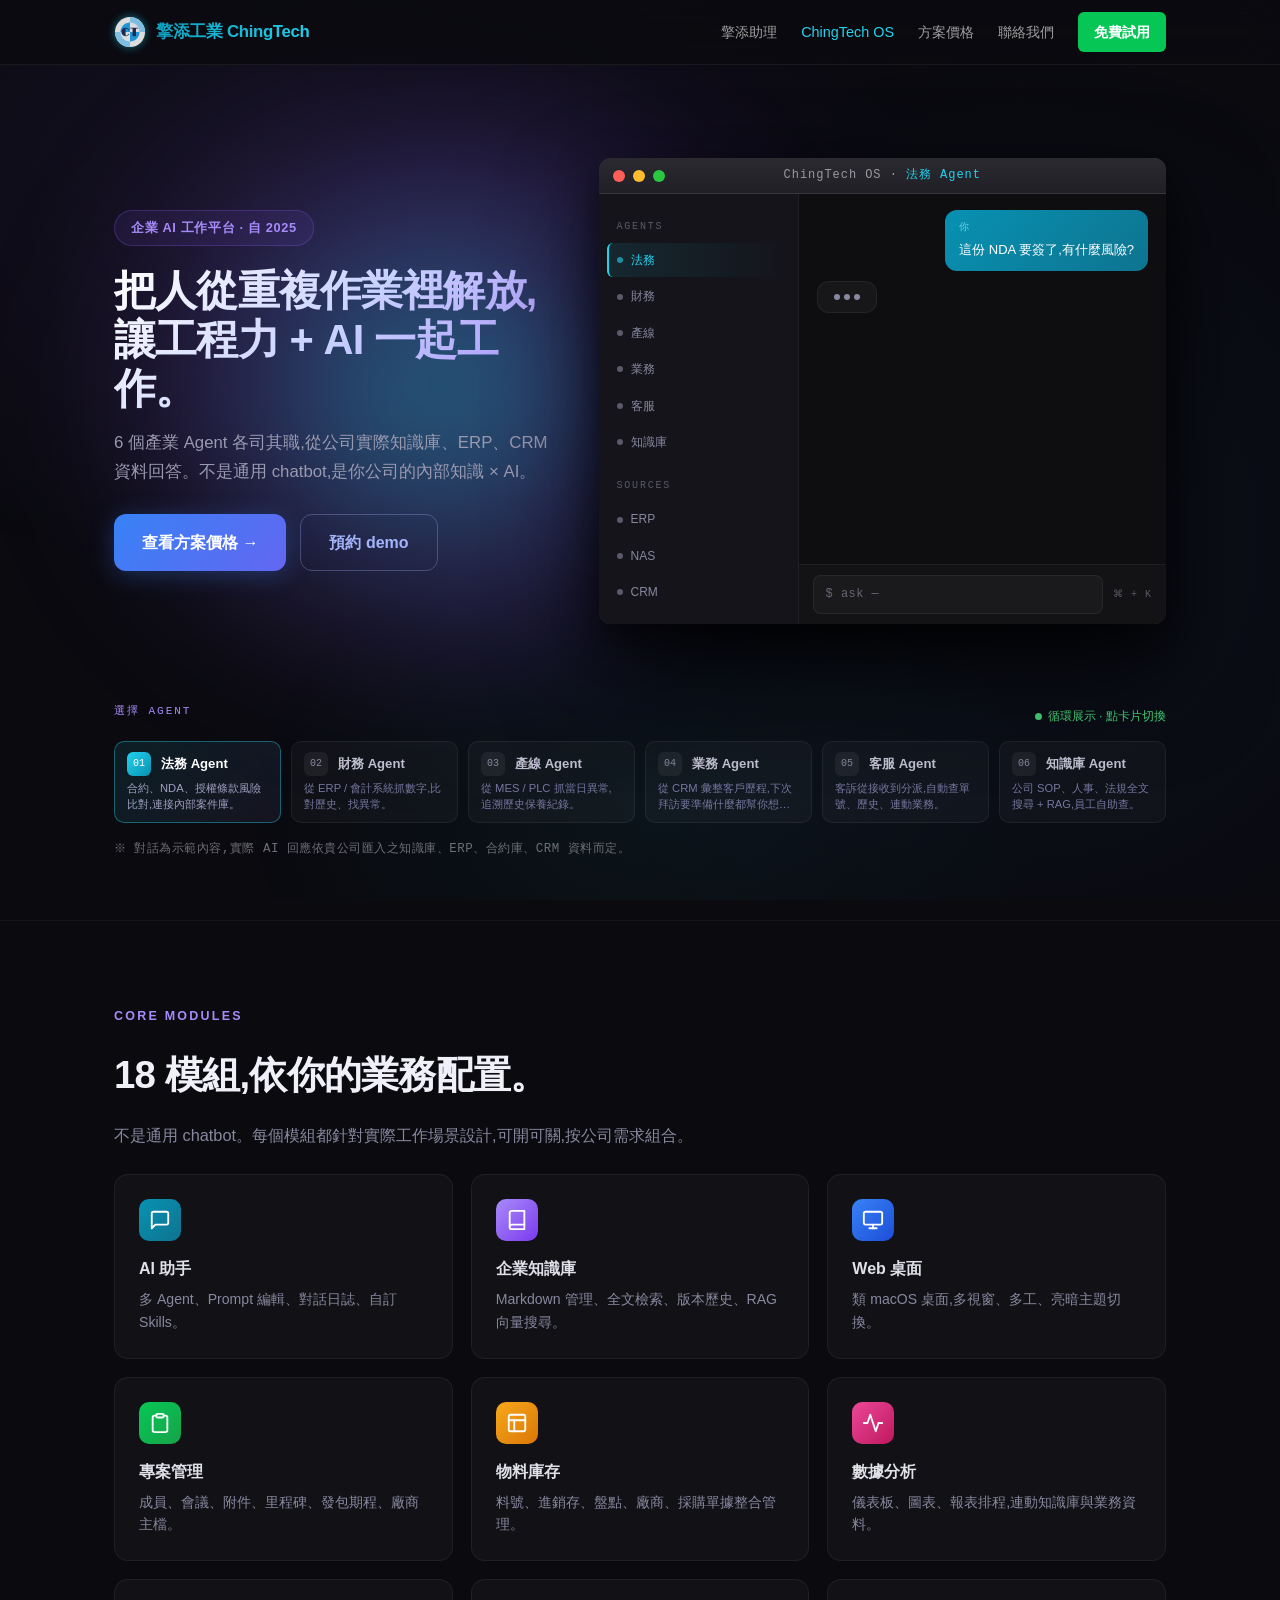
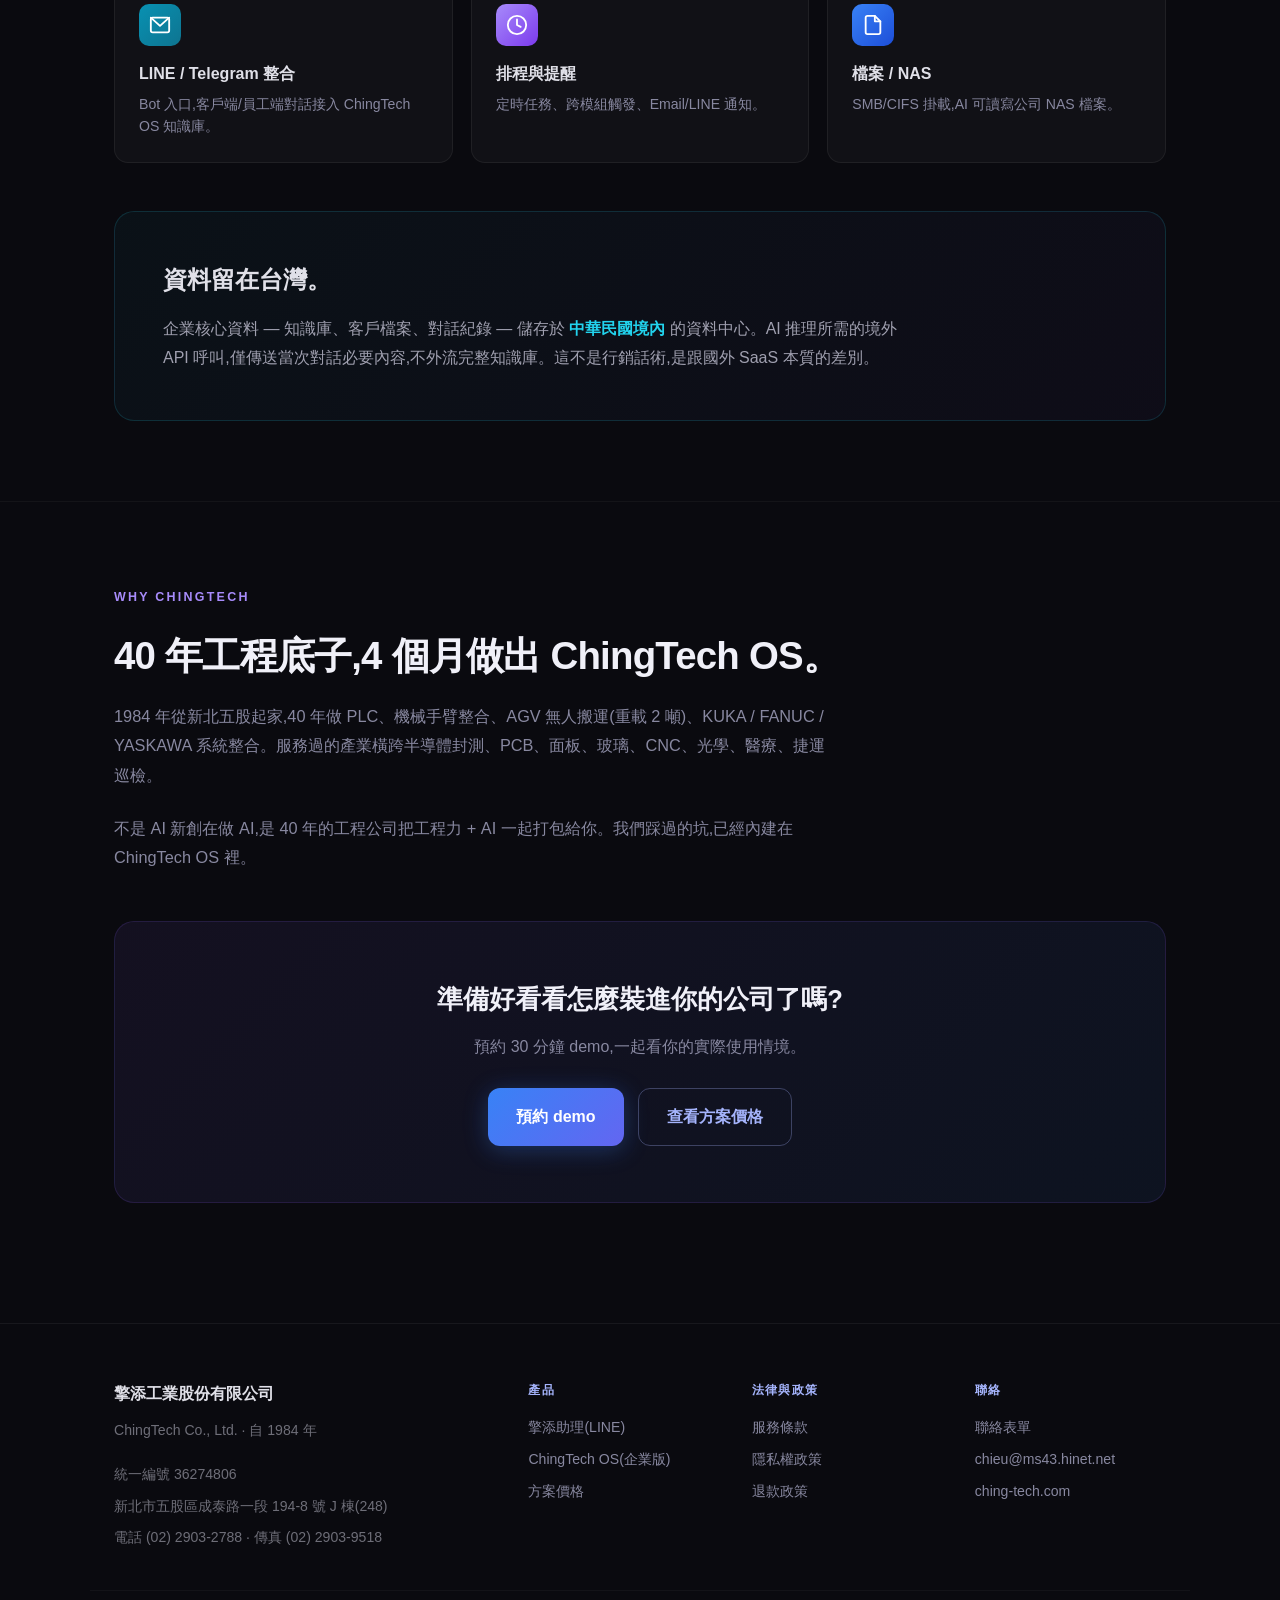
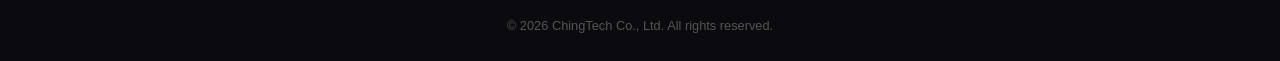
==== ching-tech-os.html @ 082e4a24 "feat(demo): index 與 ching-tech-os 的 mac-window 結構統一 + sidebar 可點切換" ====
<!DOCTYPE html>
<html lang="zh-Hant">
<head>
  <meta charset="UTF-8">
  <meta name="viewport" content="width=device-width, initial-scale=1.0">
  <title>ChingTech OS — 企業 AI 工作平台 · 擎添工業</title>
  <meta name="description" content="ChingTech OS 是擎添工業推出的企業 AI 工作平台。18 模組 + 知識庫 + Agent,資料留在台灣。40 年工程老牌,把工程力 + AI 一起打包。">
  <style>
    *, *::before, *::after { margin: 0; padding: 0; box-sizing: border-box; }
    html { scroll-behavior: smooth; }
    body {
      font-family: -apple-system, BlinkMacSystemFont, "Segoe UI", Roboto, "Noto Sans TC", sans-serif;
      background: #0a0a0f; color: #e0e0e8; line-height: 1.7; overflow-x: hidden;
    }
    a { color: inherit; text-decoration: none; }
    img { max-width: 100%; display: block; }
    .glow-bg {
      position: fixed; top: 0; left: 0; width: 100%; height: 100%;
      pointer-events: none; z-index: 0;
      background:
        radial-gradient(ellipse 600px 400px at 20% 20%, rgba(139, 92, 246, 0.08), transparent),
        radial-gradient(ellipse 500px 500px at 80% 60%, rgba(56, 130, 246, 0.06), transparent),
        radial-gradient(ellipse 400px 300px at 50% 90%, rgba(34, 211, 238, 0.05), transparent);
    }
    .container { max-width: 1100px; margin: 0 auto; padding: 0 24px; position: relative; z-index: 1; }

    /* ============================================================
       Canonical Nav · 以此為準,修改請同步所有標準頁
       Source: docs/superpowers/specs/2026-04-22-unified-nav-design.md
       Brand: /home/ct/SDD/brand/docs/02-visual-system.md
       ============================================================ */
    nav {
      position: fixed; top: 0; left: 0; right: 0; z-index: 100;
      background: rgba(10, 10, 15, 0.8);
      backdrop-filter: blur(16px);
      -webkit-backdrop-filter: blur(16px);
      border-bottom: 1px solid rgba(255,255,255,0.06);
    }
    nav .container {
      display: flex; align-items: center; justify-content: space-between;
      height: 64px;
    }
    .nav-logo {
      display: flex; align-items: center; gap: 10px;
      font-size: 1.05rem; font-weight: 700; letter-spacing: -0.02em;
      text-decoration: none;
      background: linear-gradient(135deg, #0891b2, #22d3ee);
      -webkit-background-clip: text; background-clip: text;
      -webkit-text-fill-color: transparent; color: transparent;
    }
    .nav-logo img {
      width: 32px; height: 32px;
      filter: drop-shadow(0 0 4px rgba(34, 211, 238, 0.5));
    }
    .nav-links { display: flex; gap: 24px; align-items: center; }
    .nav-links a {
      font-size: 0.9rem;
      color: #a0a0a0;
      text-decoration: none;
      transition: color 0.2s;
    }
    .nav-links a:hover { color: #f5f5f5; }
    .nav-links a.active { color: #22d3ee; }
    .nav-cta {
      padding: 8px 16px;
      background: #06c755;
      color: #fff !important;
      border-radius: 6px;
      font-weight: 600;
      font-size: 0.85rem;
      transition: background 0.2s, transform 0.2s;
    }
    .nav-cta:hover {
      background: #05b34b;
      transform: translateY(-1px);
      color: #fff !important;
    }
    @media (max-width: 720px) {
      nav .container { height: 56px; }
      .nav-logo { font-size: 0.95rem; }
      .nav-logo img { width: 28px; height: 28px; }
      .nav-links { gap: 14px; }
      .nav-links a { font-size: 0.8rem; }
      .nav-cta { padding: 6px 12px; font-size: 0.78rem; }
    }
    /* 小螢幕 nav:隱藏文字連結只留 CTA */
    @media (max-width: 560px) {
      .nav-logo { font-size: 0.85rem; }
      .nav-logo img { width: 26px; height: 26px; }
      .nav-links { gap: 8px; }
      .nav-links a:not(.nav-cta) { display: none; }
      .nav-cta { padding: 6px 14px; font-size: 0.8rem; }
    }
    /* === End Canonical Nav === */

    .hero-os {
      min-height: 100vh;
      padding: 110px 0 60px; position: relative;
      overflow-x: clip;
    }
    .hero-os::before {
      content: ''; position: absolute; top: 40%; left: 50%;
      transform: translate(-50%, -50%);
      width: 820px; height: 820px; border-radius: 50%;
      background: radial-gradient(circle, rgba(139, 92, 246, 0.08), transparent 70%);
      animation: pulse 6s ease-in-out infinite;
      pointer-events: none;
    }
    @keyframes pulse {
      0%, 100% { opacity: 0.5; transform: translate(-50%, -50%) scale(1); }
      50% { opacity: 1; transform: translate(-50%, -50%) scale(1.08); }
    }
    .hero-os-copy { max-width: 540px; position: relative; z-index: 2; }
    .hero-os-badge {
      display: inline-flex; align-items: center; gap: 8px;
      background: rgba(139, 92, 246, 0.1);
      border: 1px solid rgba(139, 92, 246, 0.25);
      color: #a78bfa; padding: 6px 16px; border-radius: 20px;
      font-size: 0.8rem; font-weight: 600; letter-spacing: 0.05em;
      margin-bottom: 20px;
    }
    .hero-os h1 {
      font-size: clamp(1.8rem, 3.6vw, 2.6rem);
      font-weight: 800; letter-spacing: -0.02em;
      line-height: 1.18; margin-bottom: 16px;
      background: linear-gradient(135deg, #fff 0%, #c7d0ff 50%, #a78bfa 100%);
      -webkit-background-clip: text; -webkit-text-fill-color: transparent;
    }
    .hero-os p.lead {
      font-size: clamp(0.95rem, 1.4vw, 1.05rem);
      color: #9999b0; margin-bottom: 28px;
    }
    .hero-os-buttons { display: flex; gap: 14px; flex-wrap: wrap; }
    .btn {
      display: inline-flex; align-items: center; gap: 8px;
      padding: 14px 28px; border-radius: 12px;
      font-size: 1rem; font-weight: 600;
      transition: all 0.25s; border: none; cursor: pointer;
    }
    .btn-primary {
      background: linear-gradient(135deg, #3882f6, #6366f1);
      color: #fff;
      box-shadow: 0 4px 24px rgba(56, 130, 246, 0.3);
    }
    .btn-primary:hover {
      box-shadow: 0 8px 32px rgba(56, 130, 246, 0.5);
      transform: translateY(-2px);
    }
    .btn-outline {
      background: transparent; color: #a5b4fc;
      border: 1px solid rgba(165, 180, 252, 0.3);
    }
    .btn-outline:hover {
      background: rgba(165, 180, 252, 0.08);
      border-color: rgba(165, 180, 252, 0.5);
    }

    section.content { padding: 80px 0; border-top: 1px solid rgba(255,255,255,0.04); }
    .section-eyebrow {
      display: inline-block; font-size: 0.78rem; font-weight: 600;
      text-transform: uppercase; letter-spacing: 0.18em;
      color: #a78bfa; margin-bottom: 14px;
    }
    .section-h2 {
      font-size: clamp(1.8rem, 3.5vw, 2.4rem);
      font-weight: 800; letter-spacing: -0.02em;
      color: #f0f0f8; margin-bottom: 14px;
    }
    .section-lead {
      color: #8888a0; max-width: 720px;
      margin-bottom: 24px; font-size: 1.02rem; line-height: 1.8;
    }

    .modules-grid {
      display: grid;
      grid-template-columns: repeat(auto-fit, minmax(260px, 1fr));
      gap: 18px; margin-top: 24px;
    }
    .module-card {
      background: rgba(255,255,255,0.03);
      border: 1px solid rgba(255,255,255,0.06);
      border-radius: 14px; padding: 24px;
      transition: all 0.25s;
    }
    .module-card:hover {
      transform: translateY(-3px);
      border-color: rgba(255,255,255,0.12);
    }
    .module-icon {
      width: 42px; height: 42px; border-radius: 10px;
      display: flex; align-items: center; justify-content: center;
      margin-bottom: 14px;
    }
    .module-icon svg { width: 22px; height: 22px; stroke: #fff; fill: none; stroke-width: 2; stroke-linecap: round; stroke-linejoin: round; }
    .mi-cyan { background: linear-gradient(135deg, #0891b2, #0e7490); }
    .mi-purple { background: linear-gradient(135deg, #a78bfa, #7c3aed); }
    .mi-blue { background: linear-gradient(135deg, #3882f6, #1d4ed8); }
    .mi-green { background: linear-gradient(135deg, #06c755, #16a34a); }
    .mi-amber { background: linear-gradient(135deg, #f7a81b, #d97706); }
    .mi-pink { background: linear-gradient(135deg, #ec4899, #be185d); }
    .module-card h3 {
      font-size: 1rem; font-weight: 700; color: #e0e0e8;
      margin-bottom: 6px;
    }
    .module-card p {
      font-size: 0.88rem; color: #8888a0; line-height: 1.6;
    }

    .sovereignty {
      background: linear-gradient(135deg, rgba(34, 211, 238, 0.04), rgba(139, 92, 246, 0.04));
      border: 1px solid rgba(34, 211, 238, 0.15);
      border-radius: 20px; padding: 48px; margin-top: 48px;
    }
    .sovereignty h3 {
      font-size: 1.5rem; font-weight: 700; color: #e0e0e8;
      margin-bottom: 14px;
    }
    .sovereignty p {
      color: #a0a0b0; line-height: 1.8; max-width: 760px;
    }
    .sovereignty strong { color: #22d3ee; }

    .cta-block {
      margin-top: 48px; text-align: center;
      padding: 56px 32px; border-radius: 20px;
      background: linear-gradient(135deg, rgba(139, 92, 246, 0.08), rgba(56, 130, 246, 0.08));
      border: 1px solid rgba(139, 92, 246, 0.15);
    }
    .cta-block h3 {
      font-size: 1.6rem; font-weight: 700; color: #f0f0f8;
      margin-bottom: 12px;
    }
    .cta-block p { color: #8888a0; margin-bottom: 28px; }
    .cta-block .btns { display: flex; gap: 14px; justify-content: center; flex-wrap: wrap; }

    footer {
      border-top: 1px solid rgba(255,255,255,0.06);
      padding: 56px 0 24px; margin-top: 40px; font-size: 0.88rem;
    }
    .footer-grid {
      display: grid; grid-template-columns: 2fr 1fr 1fr 1fr;
      gap: 32px; padding-bottom: 40px;
    }
    .footer-col { display: flex; flex-direction: column; gap: 8px; }
    .footer-brand { font-weight: 700; font-size: 1rem; color: #e0e0e8; margin-bottom: 4px; }
    .footer-label {
      font-size: 0.75rem; text-transform: uppercase; letter-spacing: 0.12em;
      color: #a5b4fc; margin-bottom: 8px; font-weight: 600;
    }
    .footer-col a { color: #8888a0; transition: color 0.2s; }
    .footer-col a:hover { color: #e0e0e8; }
    .footer-muted { color: #6e6e78; line-height: 1.7; }
    .footer-bottom {
      border-top: 1px solid rgba(255,255,255,0.04);
      padding-top: 24px; color: #555; text-align: center; font-size: 0.8rem;
    }

    @media (max-width: 720px) {
      .hero-os { padding: 110px 0 60px; min-height: 70vh; }
      .modules-grid { grid-template-columns: 1fr; }
      .sovereignty { padding: 28px; }
      .footer-grid { grid-template-columns: 1fr 1fr; }
    }
    @media (max-width: 480px) { .footer-grid { grid-template-columns: 1fr; gap: 24px; } }

    /* ============================================================
       Enterprise Demo · macOS window integrated into hero
       ============================================================ */
    .ent-demo-layout {
      display: grid;
      grid-template-columns: minmax(0, 1fr) minmax(0, 1.3fr);
      gap: 48px; align-items: center;
      margin-top: 8px;
    }
    .ent-demo-layout > * { min-width: 0; }
    @media (max-width: 1000px) {
      .ent-demo-layout { grid-template-columns: minmax(0, 1fr); gap: 36px; }
      .hero-os-copy { max-width: none; text-align: center; margin: 0 auto; }
      .hero-os-buttons { justify-content: center; }
    }
    /* mac-stage 簡化為居中容器(glow 移到 ent-demo-layout 層) */
    .mac-stage {
      position: relative;
      display: flex; justify-content: center; align-items: center;
      padding: 40px 0;
      z-index: 1;
    }
    .mac-stage > .mac-window { position: relative; z-index: 1; }

    /* Ambient glow · 掛在 ent-demo-layout 這層,焦點落在 mac-window 側(左) */
    .ent-demo-layout { position: relative; }
    .ent-demo-layout::before {
      content: "";
      position: absolute;
      inset: -150px -150px;
      z-index: 0;
      background: radial-gradient(
        ellipse 36% 50% at 35% 50%,
        rgba(34, 211, 238, 0.52) 0%,
        rgba(139, 92, 246, 0.26) 42%,
        transparent 72%
      );
      filter: blur(75px);
      pointer-events: none;
    }
    .ent-demo-layout > * { position: relative; z-index: 1; }
    .mac-window {
      background: #1a1a1e;
      border-radius: 12px; overflow: hidden;
      box-shadow:
        0 50px 100px rgba(0,0,0,0.75),
        0 16px 40px rgba(0,0,0,0.55),
        0 0 0 1px rgba(255,255,255,0.1) inset;
      width: 100%;
      max-width: 100%;
      min-width: 0;
      position: relative; z-index: 1;
    }
    .mac-bar, .mac-body, .mac-chat { min-width: 0; }
    .mac-title {
      min-width: 0;
      overflow: hidden;
      text-overflow: ellipsis;
      white-space: nowrap;
    }
    .mac-bar {
      height: 36px;
      background: linear-gradient(180deg, #2a2a30, #1f1f25);
      display: flex; align-items: center;
      padding: 0 14px; gap: 10px;
      border-bottom: 1px solid rgba(255,255,255,0.06);
    }
    .mac-dots { display: flex; gap: 8px; }
    .mac-dots .dot { width: 12px; height: 12px; border-radius: 50%; }
    .mac-dots .dot.r { background: #ff5f57; }
    .mac-dots .dot.y { background: #ffbd2e; }
    .mac-dots .dot.g { background: #28c941; }
    .mac-title {
      flex: 1; text-align: center;
      font-family: "JetBrains Mono", monospace;
      font-size: 12px; color: #9999a0; letter-spacing: 0.08em;
    }
    .mac-title .agent-name { color: #22d3ee; }
    .mac-body { display: flex; min-height: 420px; }
    .mac-sidebar {
      width: 200px; background: #14141a;
      border-right: 1px solid rgba(255,255,255,0.05);
      padding: 14px 8px;
      display: flex; flex-direction: column; gap: 2px;
      flex-shrink: 0;
    }
    .mac-sidebar .sb-section {
      font-family: "JetBrains Mono", monospace;
      font-size: 10px; letter-spacing: 0.18em;
      color: #5a5a68; text-transform: uppercase;
      padding: 10px 10px 6px; margin-top: 6px;
    }
    .mac-sidebar .sb-section:first-child { margin-top: 0; }
    .mac-sidebar .sb-item {
      padding: 7px 10px; border-radius: 6px;
      font-size: 12px; color: #8888a0;
      display: flex; align-items: center; gap: 8px;
      transition: all 0.2s;
      user-select: none;
    }
    .mac-sidebar .sb-item[id]:hover {
      background: rgba(255,255,255,0.04); color: #c0c0d0;
      cursor: pointer;
    }
    .mac-sidebar .sb-item.current {
      background: linear-gradient(90deg, rgba(34,211,238,0.1), transparent);
      color: #22d3ee;
      border-left: 2px solid #22d3ee;
      padding-left: 8px;
    }
    .mac-sidebar .sb-item .sb-dot {
      width: 6px; height: 6px; border-radius: 50%;
      background: currentColor; opacity: 0.6;
    }
    .mac-chat { flex: 1; display: flex; flex-direction: column; background: #0e0e10; }
    .chat-thread {
      flex: 1; padding: 16px 18px;
      overflow: hidden; min-height: 0;
      display: flex; flex-direction: column; gap: 10px;
    }
    .ent-msg {
      max-width: 85%;
      padding: 10px 14px; border-radius: 12px;
      font-size: 13px; line-height: 1.6;
      white-space: pre-wrap;
      word-break: break-word;
      overflow-wrap: anywhere;
      animation: entMsgIn 0.28s ease-out;
    }
    @keyframes entMsgIn {
      from { opacity: 0; transform: translateY(4px); }
      to { opacity: 1; transform: translateY(0); }
    }
    .ent-msg.from-user {
      align-self: flex-end;
      background: linear-gradient(135deg, #0891b2, #0e7490);
      color: #fff;
    }
    .ent-msg.from-agent {
      align-self: flex-start;
      background: rgba(255,255,255,0.04);
      border: 1px solid rgba(255,255,255,0.06);
      color: #e0e0e8;
    }
    .ent-msg .speaker {
      font-family: "JetBrains Mono", monospace;
      font-size: 10px; letter-spacing: 0.12em;
      opacity: 0.65; margin-bottom: 4px; text-transform: uppercase;
    }
    .ent-msg.from-user .speaker { color: #a5f3fc; }
    .ent-msg.from-agent .speaker { color: #a78bfa; }
    .ent-typing {
      align-self: flex-start;
      background: rgba(255,255,255,0.04);
      border: 1px solid rgba(255,255,255,0.06);
      padding: 12px 16px; border-radius: 12px;
      display: inline-flex; gap: 4px;
    }
    .ent-typing span {
      width: 6px; height: 6px; border-radius: 50%;
      background: #8888a0;
      animation: typingDot 1.3s infinite ease-in-out;
    }
    .ent-typing span:nth-child(2) { animation-delay: 0.18s; }
    .ent-typing span:nth-child(3) { animation-delay: 0.36s; }
    @keyframes typingDot {
      0%, 80%, 100% { opacity: 0.25; transform: translateY(0); }
      40% { opacity: 1; transform: translateY(-3px); }
    }
    .mac-input {
      border-top: 1px solid rgba(255,255,255,0.05);
      padding: 10px 14px;
      display: flex; align-items: center; gap: 10px;
      background: rgba(255,255,255,0.02);
    }
    .mac-input .input-fake {
      flex: 1; font-size: 12px; color: #666676;
      padding: 8px 12px;
      background: rgba(255,255,255,0.03);
      border: 1px solid rgba(255,255,255,0.06);
      border-radius: 8px;
      font-family: "JetBrains Mono", monospace;
      letter-spacing: 0.04em;
    }
    .mac-input .cmd-hint {
      font-family: "JetBrains Mono", monospace;
      font-size: 10px; color: #5a5a68; letter-spacing: 0.1em;
    }
    /* Agent strip · hero 下方橫排 */
    .ent-agent-strip { margin-top: 32px; }
    .ent-strip-meta {
      display: flex; align-items: center; justify-content: space-between;
      gap: 14px; margin-bottom: 14px; flex-wrap: wrap;
    }
    .ent-agents-label {
      font-family: "JetBrains Mono", monospace;
      font-size: 11px; letter-spacing: 0.18em;
      color: #a78bfa; text-transform: uppercase;
    }
    .ent-agent-row {
      display: grid;
      grid-template-columns: repeat(6, 1fr);
      gap: 10px;
    }
    .ent-disclaimer {
      margin-top: 16px;
      font-size: 0.78rem; color: #6e6e78;
      font-family: 'JetBrains Mono', monospace; letter-spacing: 0.04em;
    }
    @media (max-width: 1000px) {
      .ent-agent-row { grid-template-columns: repeat(3, 1fr); }
    }
    @media (max-width: 560px) {
      .ent-agent-row { grid-template-columns: repeat(2, 1fr); }
    }
    .ent-agent-btn {
      display: flex; flex-direction: column; width: 100%;
      padding: 10px 12px;
      background: rgba(255,255,255,0.03);
      border: 1px solid rgba(255,255,255,0.06);
      border-radius: 10px;
      color: #c0c0d0; cursor: pointer;
      transition: all 0.2s;
      text-align: left;
      font-family: inherit; font-size: 0.82rem;
    }
    .ent-agent-btn:hover {
      background: rgba(255,255,255,0.05);
      border-color: rgba(255,255,255,0.12);
    }
    .ent-agent-btn.active {
      background: linear-gradient(135deg, rgba(34,211,238,0.1), rgba(167,139,250,0.08));
      border-color: rgba(34,211,238,0.4);
      color: #fff;
    }
    .ent-agent-btn .ab-row { display: flex; align-items: center; gap: 10px; }
    .ent-agent-btn .ab-idx {
      width: 24px; height: 24px; border-radius: 6px;
      background: rgba(255,255,255,0.06);
      display: grid; place-items: center;
      font-family: "JetBrains Mono", monospace;
      font-size: 10px; color: #8888a0;
      flex-shrink: 0;
    }
    .ent-agent-btn.active .ab-idx {
      background: linear-gradient(135deg, #22d3ee, #0891b2);
      color: #fff;
    }
    .ent-agent-btn .ab-name { font-weight: 600; }
    .ent-agent-btn .ab-desc {
      font-size: 0.7rem; color: #7777a0;
      margin-top: 4px; line-height: 1.45;
      display: -webkit-box; -webkit-line-clamp: 2; -webkit-box-orient: vertical;
      overflow: hidden;
    }
    .ent-agent-btn.active .ab-desc { color: #a0a0c0; }
    @media (max-width: 560px) {
      .ent-agent-btn .ab-desc { display: none; }
    }
    .ent-live-tag {
      display: inline-flex; align-items: center; gap: 6px;
      font-size: 0.78rem; color: #4ade80;
      margin-top: 10px;
    }
    .ent-live-tag .d {
      width: 7px; height: 7px; border-radius: 50%;
      background: #4ade80;
      animation: blink 2s infinite;
    }
    @keyframes blink {
      0%, 100% { opacity: 1; } 50% { opacity: 0.3; }
    }
    @media (max-width: 1000px) {
      .ent-demo-layout { grid-template-columns: 1fr; }
    }
    /* mac-window RWD · sidebar 提前到 900px 橫放,避免 chat 區被擠扁 */
    @media (max-width: 900px) {
      .mac-body { flex-direction: column; }
      .mac-sidebar {
        width: 100%; flex-direction: row;
        border-right: none;
        border-bottom: 1px solid rgba(255,255,255,0.05);
        padding: 8px; overflow-x: auto; gap: 4px;
        /* 深色 scrollbar 融進深底 */
        scrollbar-width: thin;
        scrollbar-color: rgba(0,0,0,0.5) rgba(0,0,0,0.2);
      }
      .mac-sidebar::-webkit-scrollbar { height: 6px; }
      .mac-sidebar::-webkit-scrollbar-track {
        background: rgba(0,0,0,0.25); border-radius: 3px;
      }
      .mac-sidebar::-webkit-scrollbar-thumb {
        background: rgba(0,0,0,0.5); border-radius: 3px;
      }
      .mac-sidebar::-webkit-scrollbar-thumb:hover {
        background: rgba(0,0,0,0.7);
      }
      .mac-sidebar .sb-section {
        display: inline-flex; align-items: center;
        padding: 8px 6px 8px 10px; margin: 0;
        flex-shrink: 0;
      }
      .mac-sidebar .sb-item { white-space: nowrap; flex-shrink: 0; }
      .mac-sidebar .sb-item.current { border-left: none; padding-left: 10px; }
      .chat-thread { min-height: 280px; }
      .ent-msg { max-width: 90%; font-size: 12px; padding: 9px 12px; }
    }
    @media (max-width: 560px) {
      .mac-bar { padding: 0 10px; }
      .mac-title { font-size: 10px; }
      .mac-title div[style] { display: none; }  /* 隱藏右側占位空 div */
      .chat-thread { padding: 12px 12px; min-height: 240px; }
      .ent-msg { max-width: 92%; font-size: 11.5px; }
      .mac-input { padding: 8px 10px; }
      .mac-input .cmd-hint { display: none; }
    }
  </style>
</head>
<body>

<div class="glow-bg"></div>

<!-- === Canonical Nav · 以此為準,修改請同步所有標準頁 === -->
<!-- === Source: docs/superpowers/specs/2026-04-22-unified-nav-design.md === -->
<nav>
  <div class="container">
    <a href="index.html" class="nav-logo" aria-label="擎添工業 ChingTech 首頁">
      <img src="images/CTLogo.svg" alt="擎添工業 Logo">擎添工業 ChingTech
    </a>
    <div class="nav-links">
      <a href="ctos-lite.html" data-nav="ctos-lite">擎添助理</a>
      <a href="ching-tech-os.html" data-nav="ching-tech-os" class="active">ChingTech OS</a>
      <a href="pricing.html" data-nav="pricing">方案價格</a>
      <a href="contact.html" data-nav="contact">聯絡我們</a>
      <a href="https://line.me/R/ti/p/@285fjkky" target="_blank" rel="noreferrer" class="nav-cta">免費試用</a>
    </div>
  </div>
</nav>

<!-- Hero = 企業版場景示範整合 · 首屏直接展示 -->
<section class="hero-os" id="ent-demo">
  <div class="container">
    <div class="ent-demo-layout">
      <div class="hero-os-copy">
        <div class="hero-os-badge">
          <span>企業 AI 工作平台 · 自 2025</span>
        </div>
        <h1>把人從重複作業裡解放,<br>讓工程力 + AI 一起工作。</h1>
        <p class="lead">6 個產業 Agent 各司其職,從公司實際知識庫、ERP、CRM 資料回答。不是通用 chatbot,是你公司的內部知識 × AI。</p>
        <div class="hero-os-buttons">
          <a href="pricing.html#ching-tech-os" class="btn btn-primary">查看方案價格 →</a>
          <a href="contact.html" class="btn btn-outline">預約 demo</a>
        </div>
      </div>

      <div class="mac-stage">
        <div class="mac-window">
          <div class="mac-bar">
            <div class="mac-dots"><span class="dot r"></span><span class="dot y"></span><span class="dot g"></span></div>
            <div class="mac-title">ChingTech OS · <span class="agent-name" id="entAgentLabel">法務 Agent</span></div>
            <div style="width: 52px;"></div>
          </div>
          <div class="mac-body">
            <div class="mac-sidebar">
              <div class="sb-section">Agents</div>
              <div class="sb-item current" id="sbLegal"><span class="sb-dot"></span> 法務</div>
              <div class="sb-item" id="sbFinance"><span class="sb-dot"></span> 財務</div>
              <div class="sb-item" id="sbLine"><span class="sb-dot"></span> 產線</div>
              <div class="sb-item" id="sbSales"><span class="sb-dot"></span> 業務</div>
              <div class="sb-item" id="sbCS"><span class="sb-dot"></span> 客服</div>
              <div class="sb-item" id="sbKB"><span class="sb-dot"></span> 知識庫</div>
              <div class="sb-section">Sources</div>
              <div class="sb-item"><span class="sb-dot"></span> ERP</div>
              <div class="sb-item"><span class="sb-dot"></span> NAS</div>
              <div class="sb-item"><span class="sb-dot"></span> CRM</div>
            </div>
            <div class="mac-chat">
              <div class="chat-thread" id="entChat" aria-live="polite"></div>
              <div class="mac-input">
                <div class="input-fake">$ ask —</div>
                <div class="cmd-hint">⌘ + K</div>
              </div>
            </div>
          </div>
        </div>
      </div>
    </div>

    <!-- Agent strip · hero 下方橫排 -->
    <div class="ent-agent-strip">
      <div class="ent-strip-meta">
        <span class="ent-agents-label">選擇 Agent</span>
        <span class="ent-live-tag"><span class="d"></span> 循環展示 · 點卡片切換</span>
      </div>
      <div id="entAgentList" class="ent-agent-row"></div>
      <p class="ent-disclaimer">※ 對話為示範內容,實際 AI 回應依貴公司匯入之知識庫、ERP、合約庫、CRM 資料而定。</p>
    </div>
  </div>
</section>

<section class="content">
  <div class="container">
    <span class="section-eyebrow">Core Modules</span>
    <h2 class="section-h2">18 模組,依你的業務配置。</h2>
    <p class="section-lead">不是通用 chatbot。每個模組都針對實際工作場景設計,可開可關,按公司需求組合。</p>

    <div class="modules-grid">
      <div class="module-card">
        <div class="module-icon mi-cyan">
          <svg viewBox="0 0 24 24"><path d="M21 15a2 2 0 0 1-2 2H7l-4 4V5a2 2 0 0 1 2-2h14a2 2 0 0 1 2 2z"/></svg>
        </div>
        <h3>AI 助手</h3>
        <p>多 Agent、Prompt 編輯、對話日誌、自訂 Skills。</p>
      </div>

      <div class="module-card">
        <div class="module-icon mi-purple">
          <svg viewBox="0 0 24 24"><path d="M4 19.5A2.5 2.5 0 0 1 6.5 17H20"/><path d="M6.5 2H20v20H6.5A2.5 2.5 0 0 1 4 19.5v-15A2.5 2.5 0 0 1 6.5 2z"/></svg>
        </div>
        <h3>企業知識庫</h3>
        <p>Markdown 管理、全文檢索、版本歷史、RAG 向量搜尋。</p>
      </div>

      <div class="module-card">
        <div class="module-icon mi-blue">
          <svg viewBox="0 0 24 24"><rect x="2" y="3" width="20" height="14" rx="2"/><line x1="8" y1="21" x2="16" y2="21"/><line x1="12" y1="17" x2="12" y2="21"/></svg>
        </div>
        <h3>Web 桌面</h3>
        <p>類 macOS 桌面,多視窗、多工、亮暗主題切換。</p>
      </div>

      <div class="module-card">
        <div class="module-icon mi-green">
          <svg viewBox="0 0 24 24"><path d="M16 4h2a2 2 0 0 1 2 2v14a2 2 0 0 1-2 2H6a2 2 0 0 1-2-2V6a2 2 0 0 1 2-2h2"/><rect x="8" y="2" width="8" height="4" rx="1"/></svg>
        </div>
        <h3>專案管理</h3>
        <p>成員、會議、附件、里程碑、發包期程、廠商主檔。</p>
      </div>

      <div class="module-card">
        <div class="module-icon mi-amber">
          <svg viewBox="0 0 24 24"><rect x="3" y="3" width="18" height="18" rx="2"/><line x1="3" y1="9" x2="21" y2="9"/><line x1="9" y1="21" x2="9" y2="9"/></svg>
        </div>
        <h3>物料庫存</h3>
        <p>料號、進銷存、盤點、廠商、採購單據整合管理。</p>
      </div>

      <div class="module-card">
        <div class="module-icon mi-pink">
          <svg viewBox="0 0 24 24"><path d="M22 12h-4l-3 9L9 3l-3 9H2"/></svg>
        </div>
        <h3>數據分析</h3>
        <p>儀表板、圖表、報表排程,連動知識庫與業務資料。</p>
      </div>

      <div class="module-card">
        <div class="module-icon mi-cyan">
          <svg viewBox="0 0 24 24"><rect x="2" y="4" width="20" height="16" rx="2"/><path d="M22 4L12 13L2 4"/></svg>
        </div>
        <h3>LINE / Telegram 整合</h3>
        <p>Bot 入口,客戶端/員工端對話接入 ChingTech OS 知識庫。</p>
      </div>

      <div class="module-card">
        <div class="module-icon mi-purple">
          <svg viewBox="0 0 24 24"><circle cx="12" cy="12" r="10"/><polyline points="12 6 12 12 16 14"/></svg>
        </div>
        <h3>排程與提醒</h3>
        <p>定時任務、跨模組觸發、Email/LINE 通知。</p>
      </div>

      <div class="module-card">
        <div class="module-icon mi-blue">
          <svg viewBox="0 0 24 24"><path d="M14 2H6a2 2 0 0 0-2 2v16a2 2 0 0 0 2 2h12a2 2 0 0 0 2-2V8z"/><polyline points="14 2 14 8 20 8"/></svg>
        </div>
        <h3>檔案 / NAS</h3>
        <p>SMB/CIFS 掛載,AI 可讀寫公司 NAS 檔案。</p>
      </div>
    </div>

    <div class="sovereignty">
      <h3>資料留在台灣。</h3>
      <p>企業核心資料 — 知識庫、客戶檔案、對話紀錄 — 儲存於 <strong>中華民國境內</strong> 的資料中心。AI 推理所需的境外 API 呼叫,僅傳送當次對話必要內容,不外流完整知識庫。這不是行銷話術,是跟國外 SaaS 本質的差別。</p>
    </div>
  </div>
</section>

<section class="content">
  <div class="container">
    <span class="section-eyebrow">Why ChingTech</span>
    <h2 class="section-h2">40 年工程底子,4 個月做出 ChingTech OS。</h2>
    <p class="section-lead">1984 年從新北五股起家,40 年做 PLC、機械手臂整合、AGV 無人搬運(重載 2 噸)、KUKA / FANUC / YASKAWA 系統整合。服務過的產業橫跨半導體封測、PCB、面板、玻璃、CNC、光學、醫療、捷運巡檢。</p>
    <p class="section-lead">不是 AI 新創在做 AI,是 40 年的工程公司把工程力 + AI 一起打包給你。我們踩過的坑,已經內建在 ChingTech OS 裡。</p>

    <div class="cta-block">
      <h3>準備好看看怎麼裝進你的公司了嗎?</h3>
      <p>預約 30 分鐘 demo,一起看你的實際使用情境。</p>
      <div class="btns">
        <a href="contact.html" class="btn btn-primary">預約 demo</a>
        <a href="pricing.html#ching-tech-os" class="btn btn-outline">查看方案價格</a>
      </div>
    </div>
  </div>
</section>

<footer>
  <div class="container footer-grid">
    <div class="footer-col">
      <div class="footer-brand">擎添工業股份有限公司</div>
      <div class="footer-muted">ChingTech Co., Ltd. · 自 1984 年</div>
      <div class="footer-muted" style="margin-top: 12px;">統一編號 36274806</div>
      <div class="footer-muted">新北市五股區成泰路一段 194-8 號 J 棟(248)</div>
      <div class="footer-muted">電話 (02) 2903-2788 · 傳真 (02) 2903-9518</div>
    </div>
    <div class="footer-col">
      <div class="footer-label">產品</div>
      <a href="ctos-lite.html">擎添助理(LINE)</a>
      <a href="ching-tech-os.html">ChingTech OS(企業版)</a>
      <a href="pricing.html">方案價格</a>
    </div>
    <div class="footer-col">
      <div class="footer-label">法律與政策</div>
      <a href="terms.html">服務條款</a>
      <a href="privacy.html">隱私權政策</a>
      <a href="refund.html">退款政策</a>
    </div>
    <div class="footer-col">
      <div class="footer-label">聯絡</div>
      <a href="contact.html">聯絡表單</a>
      <a href="mailto:chieu@ms43.hinet.net">chieu@ms43.hinet.net</a>
      <a href="https://ching-tech.com" target="_blank">ching-tech.com</a>
    </div>
  </div>
  <div class="container footer-bottom">
    © 2026 ChingTech Co., Ltd. All rights reserved.
  </div>
</footer>

<!-- Enterprise Demo Script · 6 Agent autoplay -->
<script>
(function() {
  "use strict";

  const agents = [
    {
      id: "sbLegal",
      name: "法務 Agent",
      short: "法務",
      desc: "合約、NDA、授權條款風險比對,連接內部案件庫。",
      turns: [
        { from: "user", text: "這份 NDA 要簽了,有什麼風險?" },
        { from: "agent", text: "我拿過去 3 份 NDA 跟這份比,有幾處偏離慣例:" },
        { from: "agent", text: "1. 違約賠償上限:本份「無上限」,慣例是「年度合約額 × 2」\n2. IP 歸屬:本份歸甲方,上次類似案是雙方共有\n3. 終止條款:未明載提前終止的通知期" },
        { from: "user", text: "列上次參考的條文" },
        { from: "agent", text: "參考 2025-09 XX 產業 NDA 修訂版 § 7:\n\"違約之損害賠償以本合約年度契約總價之二倍為上限。\"" },
      ],
    },
    {
      id: "sbFinance",
      name: "財務 Agent",
      short: "財務",
      desc: "從 ERP / 會計系統抓數字,比對歷史、找異常。",
      turns: [
        { from: "user", text: "Q1 毛利率為什麼比去年低 3%?" },
        { from: "agent", text: "從 ERP 拉 Q1 對比資料,主要三項:" },
        { from: "agent", text: "原料  +5.2%(鋼材主因)\n運費  +12.3%(海運指數波動)\n人事  +2.1%(年中調薪)" },
        { from: "user", text: "哪個客戶被影響最大?" },
        { from: "agent", text: "按毛利率跌幅排序:\n· XX 客戶  -4.5%\n· YY 客戶  -3.8%\n· ZZ 客戶  -2.1%\n\n建議優先跟 XX 談價格調整。" },
      ],
    },
    {
      id: "sbLine",
      name: "產線 Agent",
      short: "產線",
      desc: "從 MES / PLC 抓當日異常,追溯歷史保養紀錄。",
      turns: [
        { from: "user", text: "產線 3 今天停機了幾次?" },
        { from: "agent", text: "今日 2 次停機,總計 47 分鐘:" },
        { from: "agent", text: "08:14  供料異常 — 8 分鐘,已復歸\n14:32  軸承過熱 alarm — 39 分鐘,等簽單" },
        { from: "user", text: "軸承過熱這台上次保養什麼時候?" },
        { from: "agent", text: "2025-11-08 保養完成,週期 90 天。\n目前逾期 42 天,建議排今週保養。" },
      ],
    },
    {
      id: "sbSales",
      name: "業務 Agent",
      short: "業務",
      desc: "從 CRM 彙整客戶歷程,下次拜訪要準備什麼都幫你想好。",
      turns: [
        { from: "user", text: "下週要拜訪 XX 公司,準備什麼?" },
        { from: "agent", text: "查了 CRM 與近三個月紀錄:" },
        { from: "agent", text: "上次見面 2025-12-03\n未結報價  Q20251203\n他們在評估自動化產線,競爭 2 家" },
        { from: "user", text: "上次討論重點?" },
        { from: "agent", text: "1. 對方要 ROI < 18 個月\n2. 需要重載 AGV(2T 以上)\n3. 希望春節前決策\n\n建議帶:AGV 規格單 + ROI 試算表。" },
      ],
    },
    {
      id: "sbCS",
      name: "客服 Agent",
      short: "客服",
      desc: "客訴從接收到分派,自動查單號、歷史、連動業務。",
      turns: [
        { from: "user", text: "客戶反應收到的貨少一箱" },
        { from: "agent", text: "查出貨紀錄:" },
        { from: "agent", text: "SO-20260418 · 5 箱\n物流單 ABC123456 · 4 箱已簽收\n缺 1 箱 — 待查" },
        { from: "user", text: "先怎麼處理?" },
        { from: "agent", text: "已派任務給倉管盤點,同時 call 業務先回客戶。\n若盤點確認少出,開補貨單(不開折讓)。" },
      ],
    },
    {
      id: "sbKB",
      name: "知識庫 Agent",
      short: "知識庫",
      desc: "公司 SOP、人事、法規全文搜尋 + RAG,員工自助查。",
      turns: [
        { from: "user", text: "外籍員工工傷通報流程?" },
        { from: "agent", text: "從 HR SOP §6.2 摘要:" },
        { from: "agent", text: "1. 24 小時內通報雇主\n2. 就醫需附雇主證明 + 健保卡\n3. 勞保理賠申請限 5 年" },
        { from: "user", text: "外籍跟本國有差嗎?" },
        { from: "agent", text: "外籍需額外:\n· 居留證影本\n· 勞動部外勞中心通報(表格 F012)\n\n表格放在 NAS: /HR/Forms/F012_外籍工傷通報.pdf" },
      ],
    },
  ];

  const chatThread = document.getElementById("entChat");
  const agentLabel = document.getElementById("entAgentLabel");
  const agentList = document.getElementById("entAgentList");

  let currentIdx = 0;
  let turnTimer = null;
  let nextTimer = null;

  agents.forEach((a, i) => {
    const btn = document.createElement("button");
    btn.className = "ent-agent-btn" + (i === 0 ? " active" : "");
    btn.dataset.idx = i;
    btn.innerHTML = `
      <div class="ab-row">
        <span class="ab-idx">${String(i + 1).padStart(2, "0")}</span>
        <span class="ab-name">${a.name}</span>
      </div>
      <div class="ab-desc">${a.desc}</div>
    `;
    btn.addEventListener("click", () => jumpTo(i));
    agentList.appendChild(btn);

    // 讓 mac-window 內 sidebar 的 Agent 項目也能點擊切換
    const sbEl = document.getElementById(a.id);
    if (sbEl) {
      sbEl.style.cursor = "pointer";
      sbEl.addEventListener("click", () => jumpTo(i));
    }
  });

  function clearTimers() {
    if (turnTimer) clearTimeout(turnTimer);
    if (nextTimer) clearTimeout(nextTimer);
    turnTimer = null; nextTimer = null;
  }
  function clearChat() { chatThread.innerHTML = ""; }

  function updateUI() {
    const a = agents[currentIdx];
    agentLabel.textContent = a.name;
    // agent btn active
    document.querySelectorAll(".ent-agent-btn").forEach(b => {
      b.classList.toggle("active", Number(b.dataset.idx) === currentIdx);
    });
    // sidebar sync
    agents.forEach((ag, i) => {
      const el = document.getElementById(ag.id);
      if (el) el.classList.toggle("current", i === currentIdx);
    });
  }

  function append(turn, speakerLabel) {
    const div = document.createElement("div");
    div.className = "ent-msg from-" + turn.from;
    div.innerHTML = `<div class="speaker">${speakerLabel}</div>` + turn.text.split("\n").map(l => l).join("<br>");
    chatThread.appendChild(div);
    while (chatThread.scrollHeight > chatThread.clientHeight + 10) {
      const first = chatThread.querySelector(".ent-msg, .ent-typing");
      if (!first) break;
      first.remove();
    }
  }

  function showTyping() {
    const t = document.createElement("div");
    t.className = "ent-typing";
    t.innerHTML = "<span></span><span></span><span></span>";
    chatThread.appendChild(t);
    while (chatThread.scrollHeight > chatThread.clientHeight + 10) {
      const first = chatThread.querySelector(".ent-msg, .ent-typing");
      if (!first || first === t) break;
      first.remove();
    }
    return t;
  }

  function runAgent(idx, turnIdx) {
    const a = agents[idx];
    if (turnIdx >= a.turns.length) {
      nextTimer = setTimeout(() => jumpTo((idx + 1) % agents.length), 3500);
      return;
    }
    const turn = a.turns[turnIdx];
    if (turn.from === "user") {
      turnTimer = setTimeout(() => {
        append(turn, "你");
        turnTimer = setTimeout(() => runAgent(idx, turnIdx + 1), 900);
      }, 400);
    } else {
      turnTimer = setTimeout(() => {
        const t = showTyping();
        turnTimer = setTimeout(() => {
          t.remove();
          append(turn, a.short + " AGENT");
          turnTimer = setTimeout(() => runAgent(idx, turnIdx + 1), 800);
        }, 1200);
      }, 350);
    }
  }

  function jumpTo(idx) {
    clearTimers();
    currentIdx = idx;
    clearChat();
    updateUI();
    turnTimer = setTimeout(() => runAgent(idx, 0), 200);
  }

  updateUI();
  runAgent(0, 0);
})();
</script>

</body>
</html>
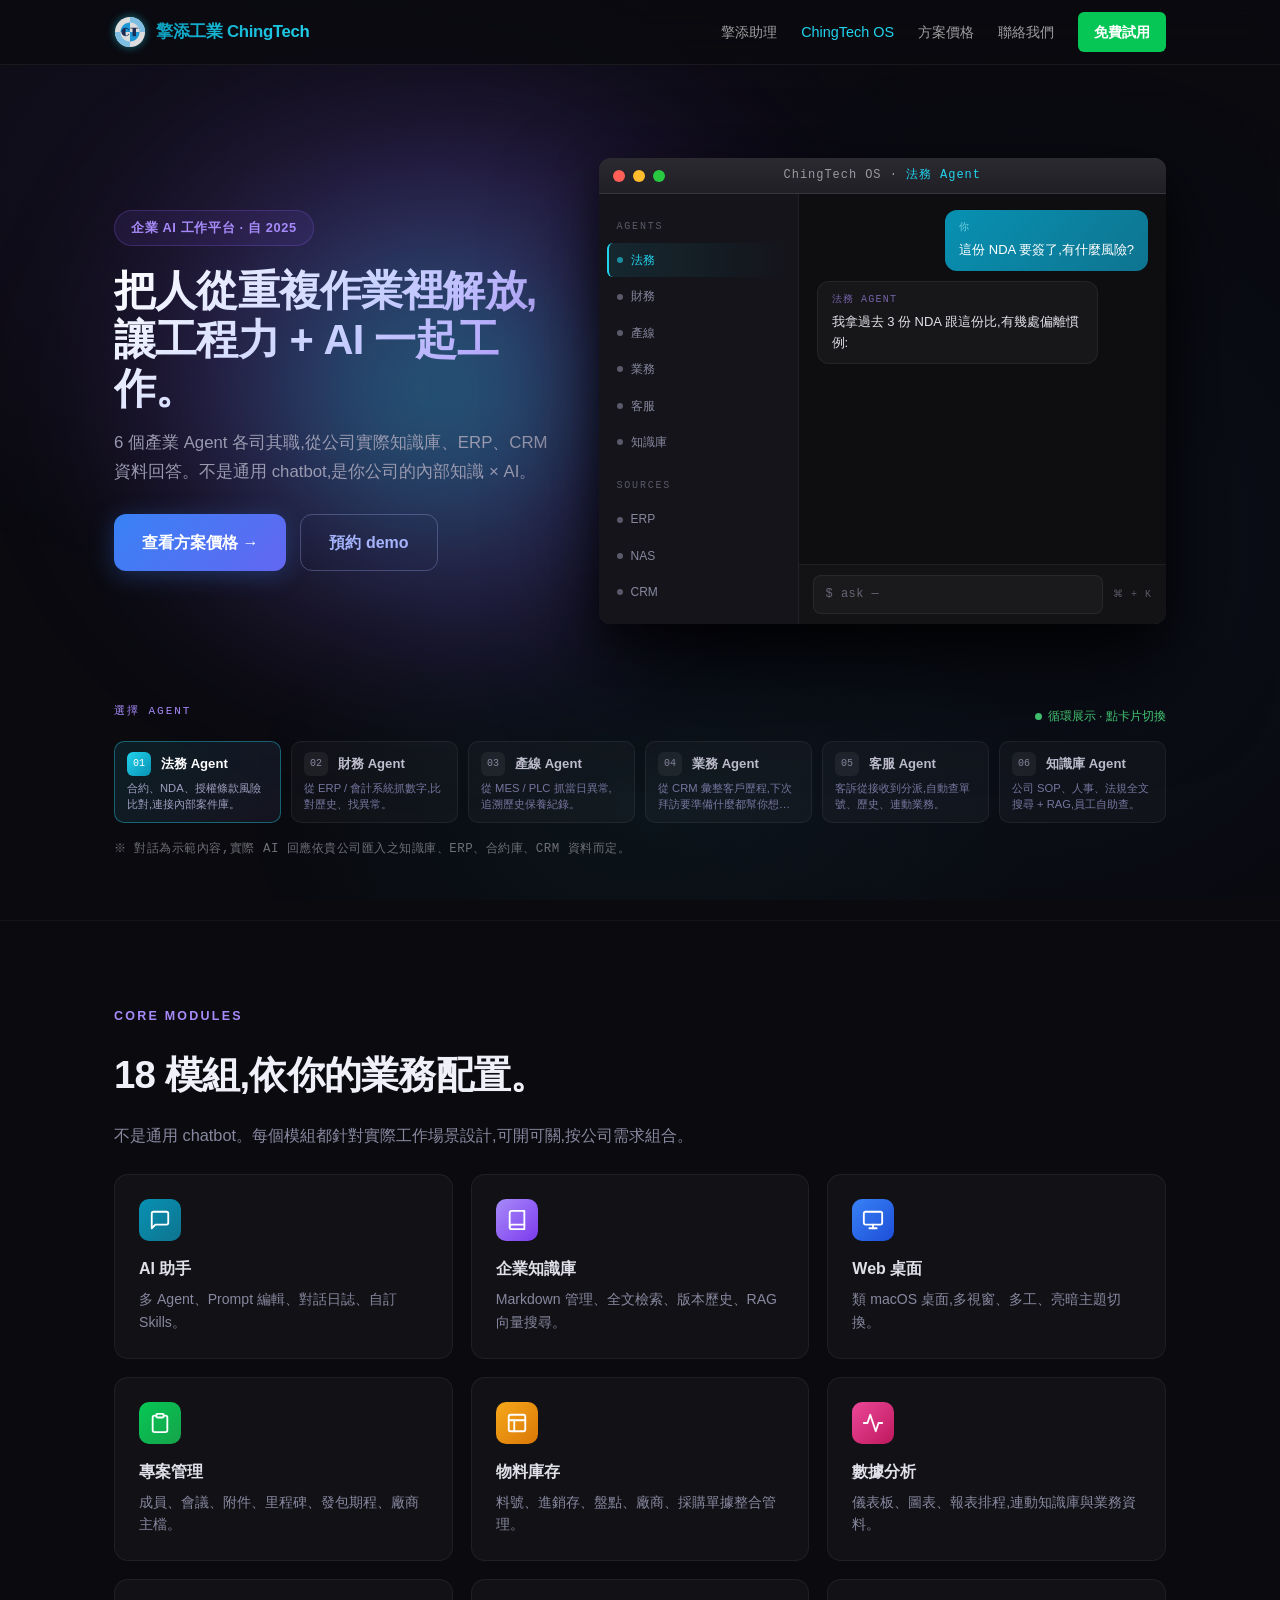
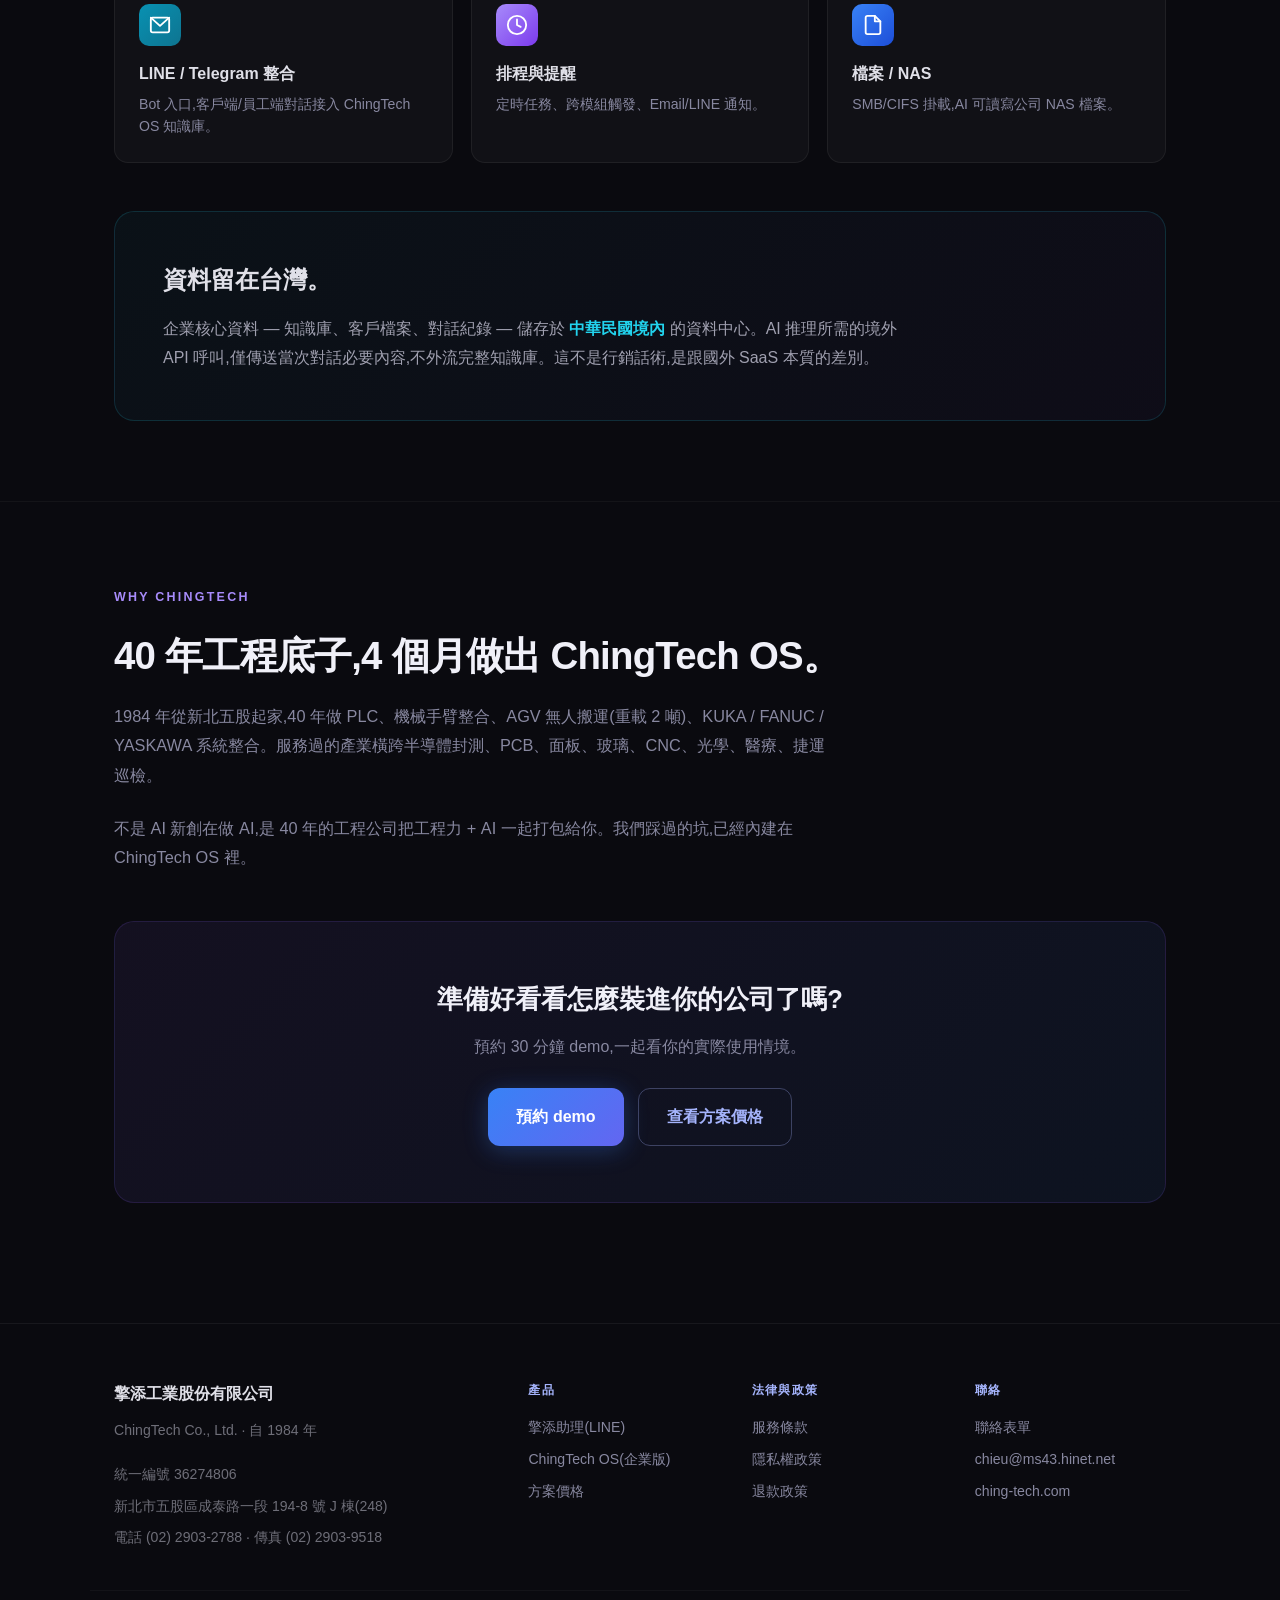
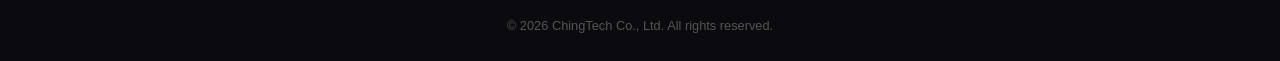
==== commit 4654b615: "style(hero): index + ching-tech-os 補 hero 垂直置中 · 對齊 ctos-lite" ====
--- a/ching-tech-os.html
+++ b/ching-tech-os.html
@@ -83,13 +83,61 @@
       .nav-links a { font-size: 0.8rem; }
       .nav-cta { padding: 6px 12px; font-size: 0.78rem; }
     }
-    /* 小螢幕 nav:隱藏文字連結只留 CTA */
+    /* Hamburger button */
+    .nav-toggle {
+      display: none;
+      width: 40px; height: 40px;
+      background: transparent;
+      border: none; cursor: pointer;
+      padding: 0;
+      align-items: center; justify-content: center;
+      color: #a0a0a0;
+      transition: color 0.2s;
+      margin-left: 8px;
+    }
+    .nav-toggle:hover { color: #e0e0e8; }
+    .nav-toggle svg { width: 22px; height: 22px; }
+    .nav-toggle .icon-close { display: none; }
+    body.nav-open .nav-toggle .icon-menu { display: none; }
+    body.nav-open .nav-toggle .icon-close { display: block; }
+
+    /* 小螢幕 nav:漢堡抽屜 */
     @media (max-width: 560px) {
+      nav .container { height: 56px; }
       .nav-logo { font-size: 0.85rem; }
       .nav-logo img { width: 26px; height: 26px; }
-      .nav-links { gap: 8px; }
-      .nav-links a:not(.nav-cta) { display: none; }
-      .nav-cta { padding: 6px 14px; font-size: 0.8rem; }
+      .nav-toggle { display: flex; }
+
+      .nav-links {
+        position: fixed;
+        top: 56px; left: 0; right: 0;
+        background: rgba(10, 10, 15, 0.98);
+        backdrop-filter: blur(18px);
+        -webkit-backdrop-filter: blur(18px);
+        padding: 16px 24px 24px;
+        flex-direction: column;
+        gap: 0;
+        align-items: stretch;
+        border-bottom: 1px solid rgba(255,255,255,0.08);
+        transform: translateY(-120%);
+        transition: transform 0.28s ease;
+        z-index: 99;
+      }
+      body.nav-open .nav-links { transform: translateY(0); }
+      .nav-links a {
+        padding: 14px 8px;
+        font-size: 1rem;
+        border-bottom: 1px solid rgba(255,255,255,0.06);
+        color: #c0c0d0;
+        display: block;
+      }
+      .nav-links a:last-child { border-bottom: none; }
+      .nav-links a.nav-cta {
+        margin-top: 14px;
+        text-align: center;
+        padding: 12px 20px;
+        font-size: 0.95rem;
+      }
     }
     /* === End Canonical Nav === */
 
@@ -97,7 +145,9 @@
       min-height: 100vh;
       padding: 110px 0 60px; position: relative;
       overflow-x: clip;
-    }
+      display: flex; align-items: center;
+    }
+    .hero-os > .container { width: 100%; }
     .hero-os::before {
       content: ''; position: absolute; top: 40%; left: 50%;
       transform: translate(-50%, -50%);
@@ -599,6 +649,10 @@
       <a href="contact.html" data-nav="contact">聯絡我們</a>
       <a href="https://line.me/R/ti/p/@285fjkky" target="_blank" rel="noreferrer" class="nav-cta">免費試用</a>
     </div>
+    <button class="nav-toggle" aria-label="選單" aria-expanded="false" type="button">
+        <svg class="icon-menu" viewBox="0 0 24 24" fill="none" stroke="currentColor" stroke-width="2" stroke-linecap="round" stroke-linejoin="round"><line x1="3" y1="6" x2="21" y2="6"/><line x1="3" y1="12" x2="21" y2="12"/><line x1="3" y1="18" x2="21" y2="18"/></svg>
+        <svg class="icon-close" viewBox="0 0 24 24" fill="none" stroke="currentColor" stroke-width="2" stroke-linecap="round" stroke-linejoin="round"><line x1="18" y1="6" x2="6" y2="18"/><line x1="6" y1="6" x2="18" y2="18"/></svg>
+      </button>
   </div>
 </nav>
 
@@ -1000,5 +1054,18 @@
 })();
 </script>
 
+<script>
+(function(){
+  var btn = document.querySelector('.nav-toggle');
+  if (!btn) return;
+  function close(){ document.body.classList.remove('nav-open'); btn.setAttribute('aria-expanded','false'); }
+  btn.addEventListener('click', function(){
+    var open = document.body.classList.toggle('nav-open');
+    btn.setAttribute('aria-expanded', open);
+  });
+  document.querySelectorAll('.nav-links a').forEach(function(a){ a.addEventListener('click', close); });
+  document.addEventListener('keydown', function(e){ if (e.key === 'Escape') close(); });
+})();
+</script>
 </body>
 </html>
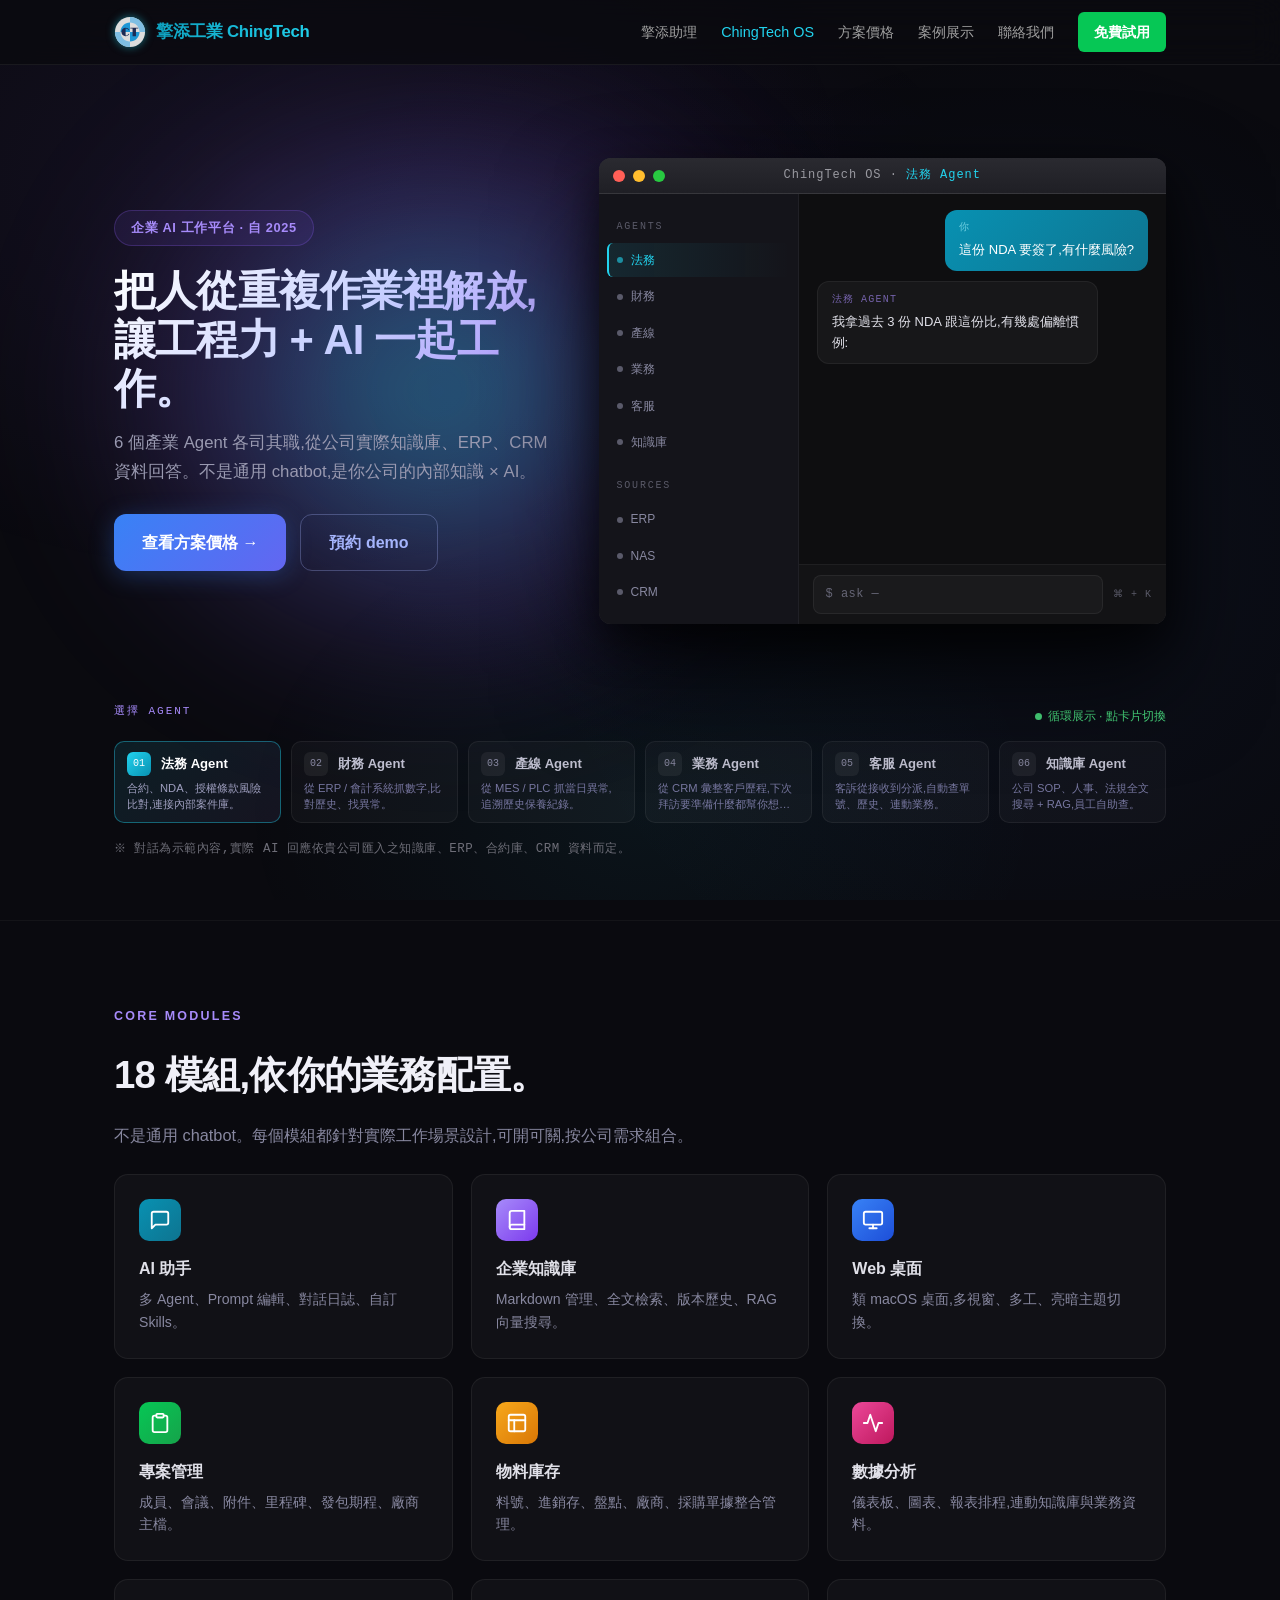
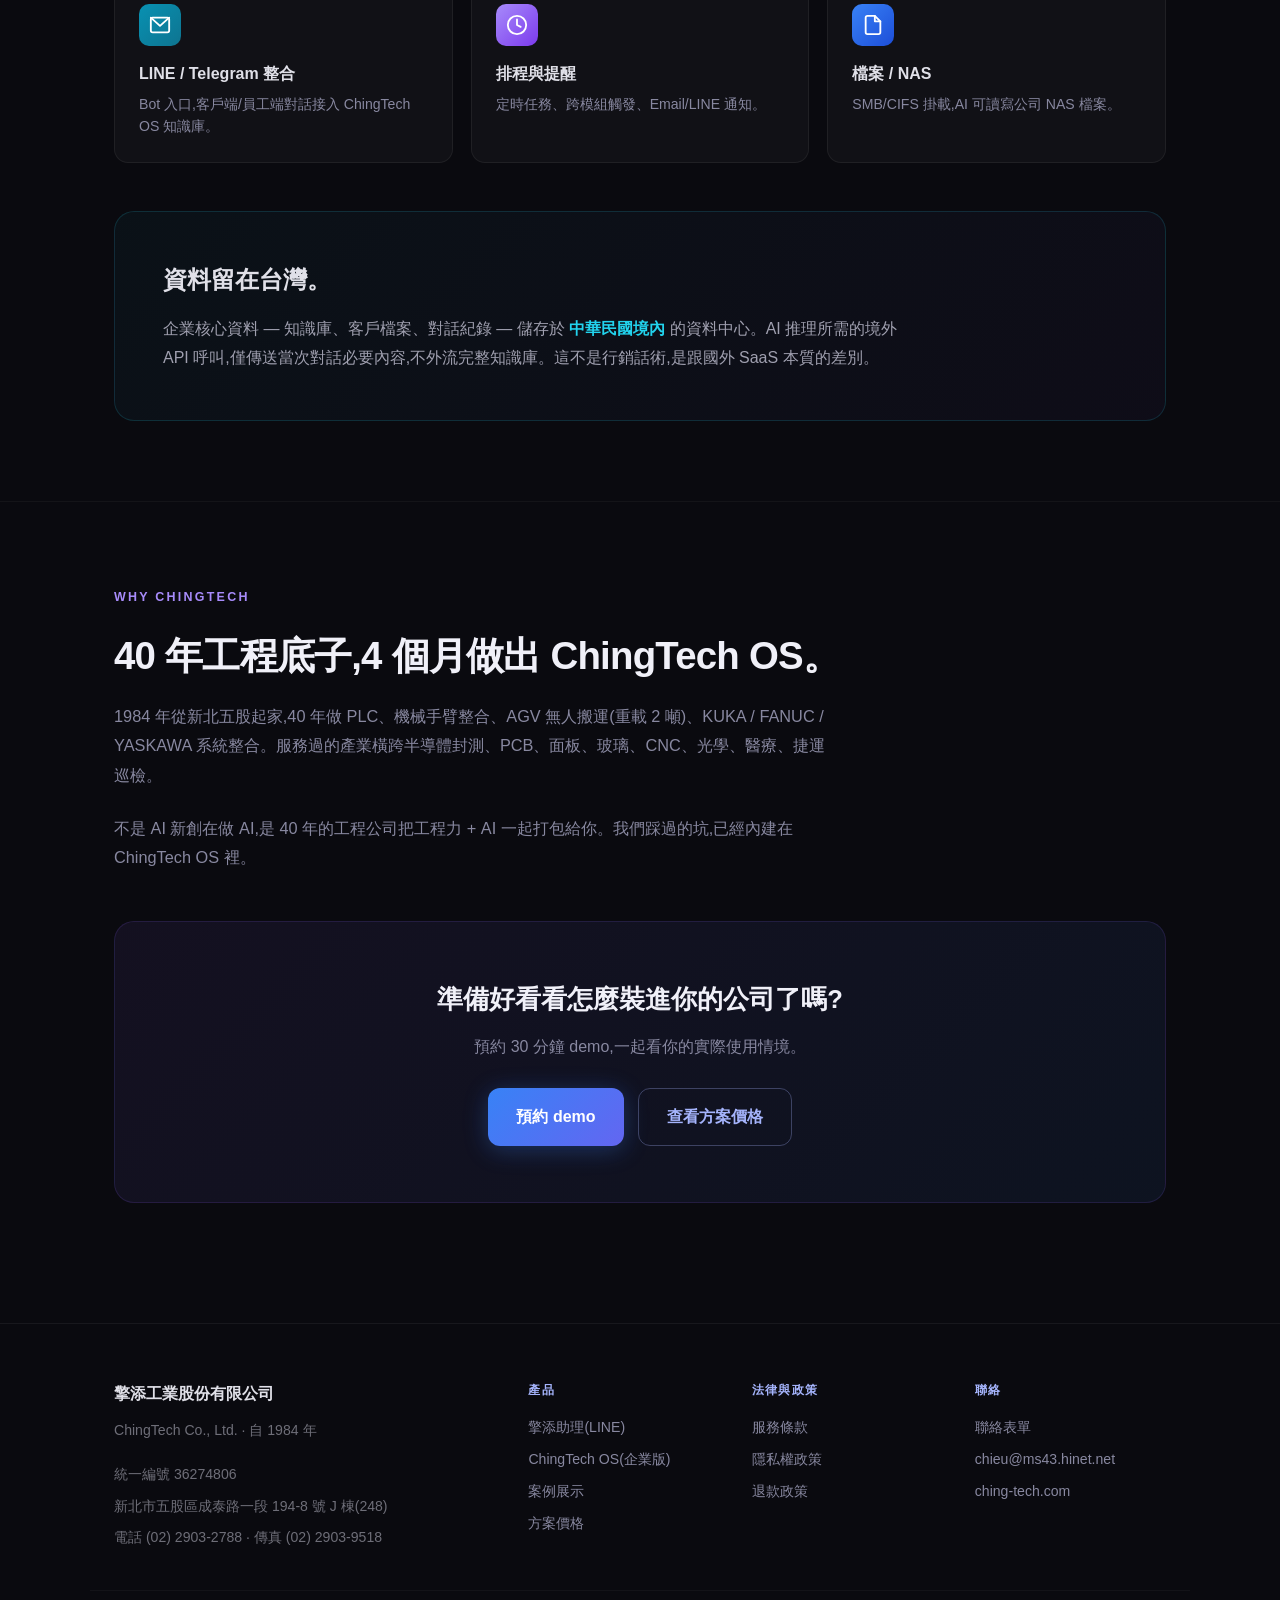
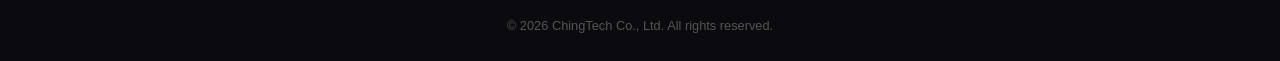
==== commit 2e104b64: "docs: link AI pages to case hub" ====
--- a/ching-tech-os.html
+++ b/ching-tech-os.html
@@ -5,6 +5,16 @@
   <meta name="viewport" content="width=device-width, initial-scale=1.0">
   <title>ChingTech OS — 企業 AI 工作平台 · 擎添工業</title>
   <meta name="description" content="ChingTech OS 是擎添工業推出的企業 AI 工作平台。18 模組 + 知識庫 + Agent,資料留在台灣。40 年工程老牌,把工程力 + AI 一起打包。">
+  <link rel="canonical" href="https://ching-tech.github.io/ching-tech-os.html">
+  <meta name="robots" content="index, follow">
+  <meta property="og:type" content="website">
+  <meta property="og:site_name" content="擎添工業 ChingTech">
+  <meta property="og:locale" content="zh_TW">
+  <meta property="og:title" content="ChingTech OS — 企業 AI 工作平台">
+  <meta property="og:description" content="18 模組 + 知識庫 + Agent，資料留在台灣。40 年工程老牌，把工程力與 AI 一起打包。">
+  <meta property="og:url" content="https://ching-tech.github.io/ching-tech-os.html">
+  <meta property="og:image" content="https://ching-tech.github.io/img/desktop.png">
+  <meta name="twitter:card" content="summary_large_image">
   <style>
     *, *::before, *::after { margin: 0; padding: 0; box-sizing: border-box; }
     html { scroll-behavior: smooth; }
@@ -646,6 +656,7 @@
       <a href="ctos-lite.html" data-nav="ctos-lite">擎添助理</a>
       <a href="ching-tech-os.html" data-nav="ching-tech-os" class="active">ChingTech OS</a>
       <a href="pricing.html" data-nav="pricing">方案價格</a>
+      <a href="https://ching-tech.github.io/chingtech-case-hub/" target="_blank" rel="noreferrer" data-nav="cases">案例展示</a>
       <a href="contact.html" data-nav="contact">聯絡我們</a>
       <a href="https://line.me/R/ti/p/@285fjkky" target="_blank" rel="noreferrer" class="nav-cta">免費試用</a>
     </div>
@@ -835,6 +846,8 @@
       <div class="footer-label">產品</div>
       <a href="ctos-lite.html">擎添助理(LINE)</a>
       <a href="ching-tech-os.html">ChingTech OS(企業版)</a>
+      
+      <a href="https://ching-tech.github.io/chingtech-case-hub/" target="_blank" rel="noreferrer">案例展示</a>
       <a href="pricing.html">方案價格</a>
     </div>
     <div class="footer-col">
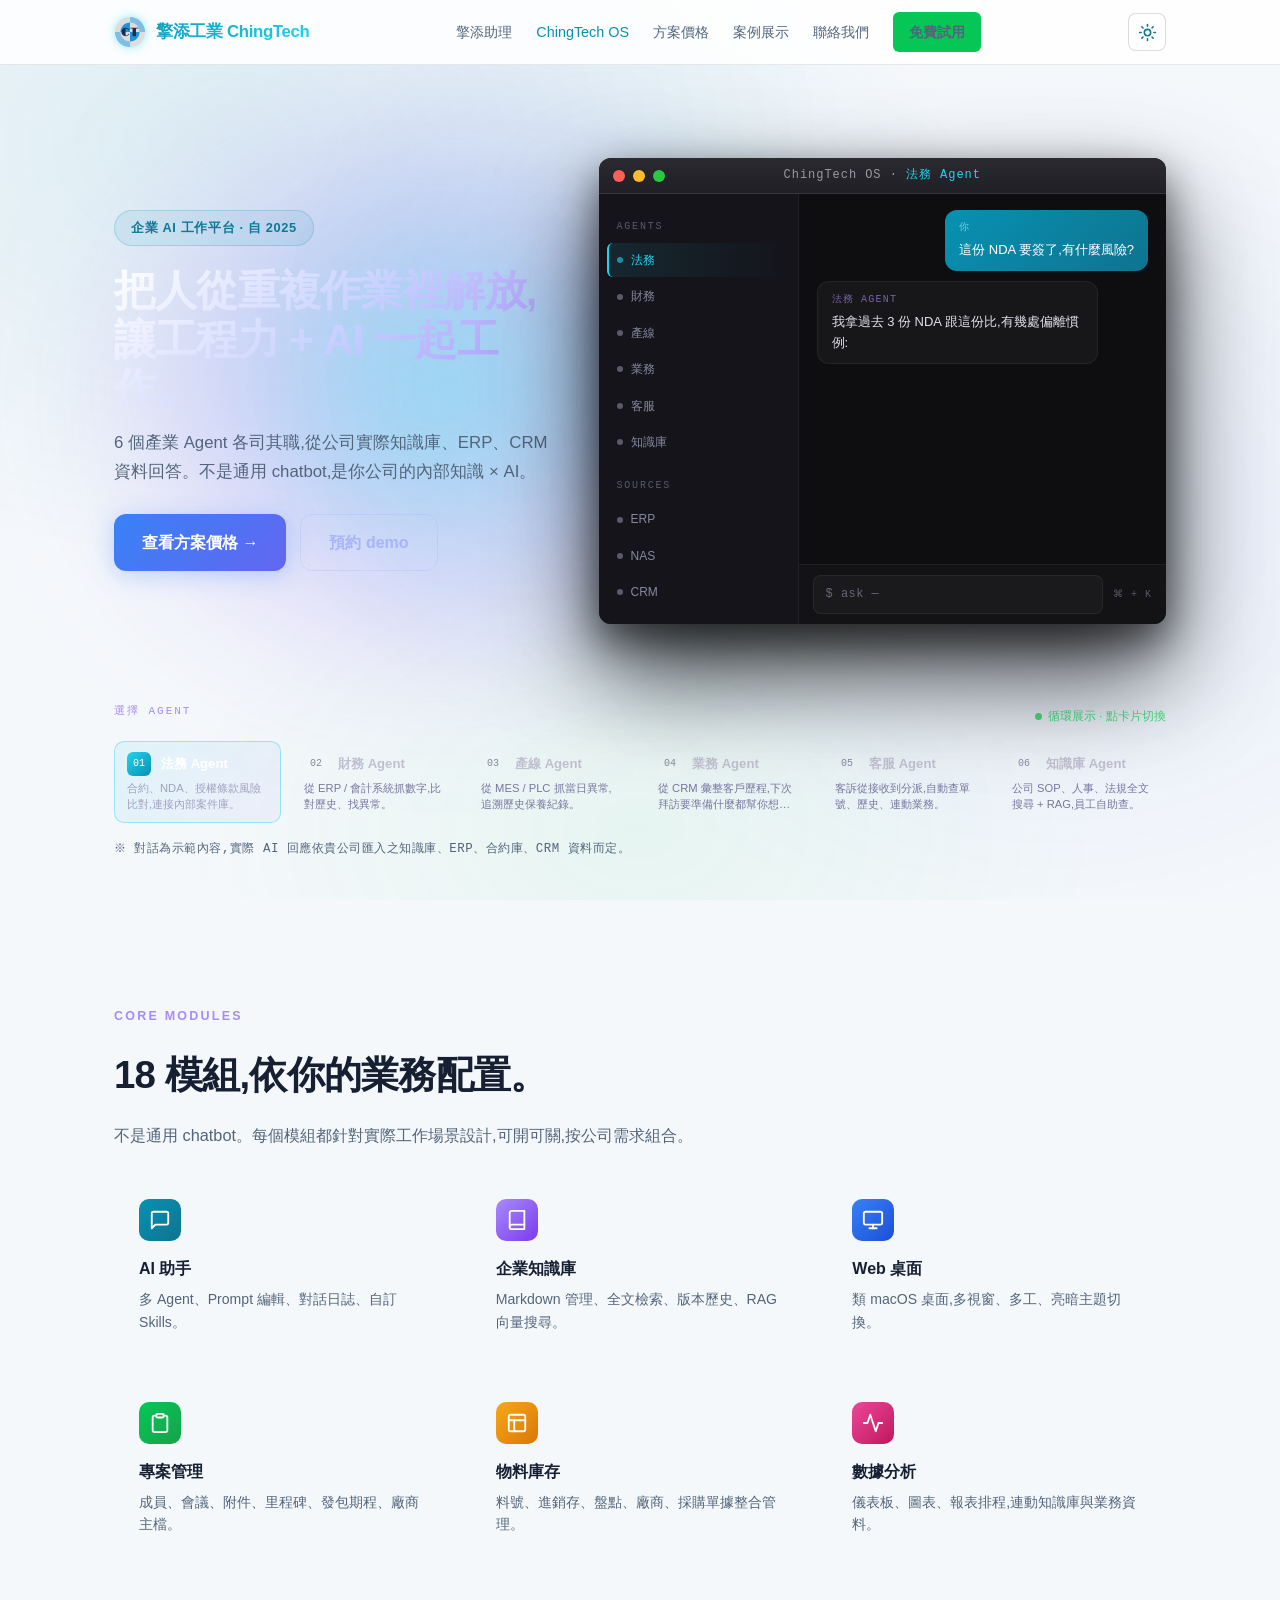
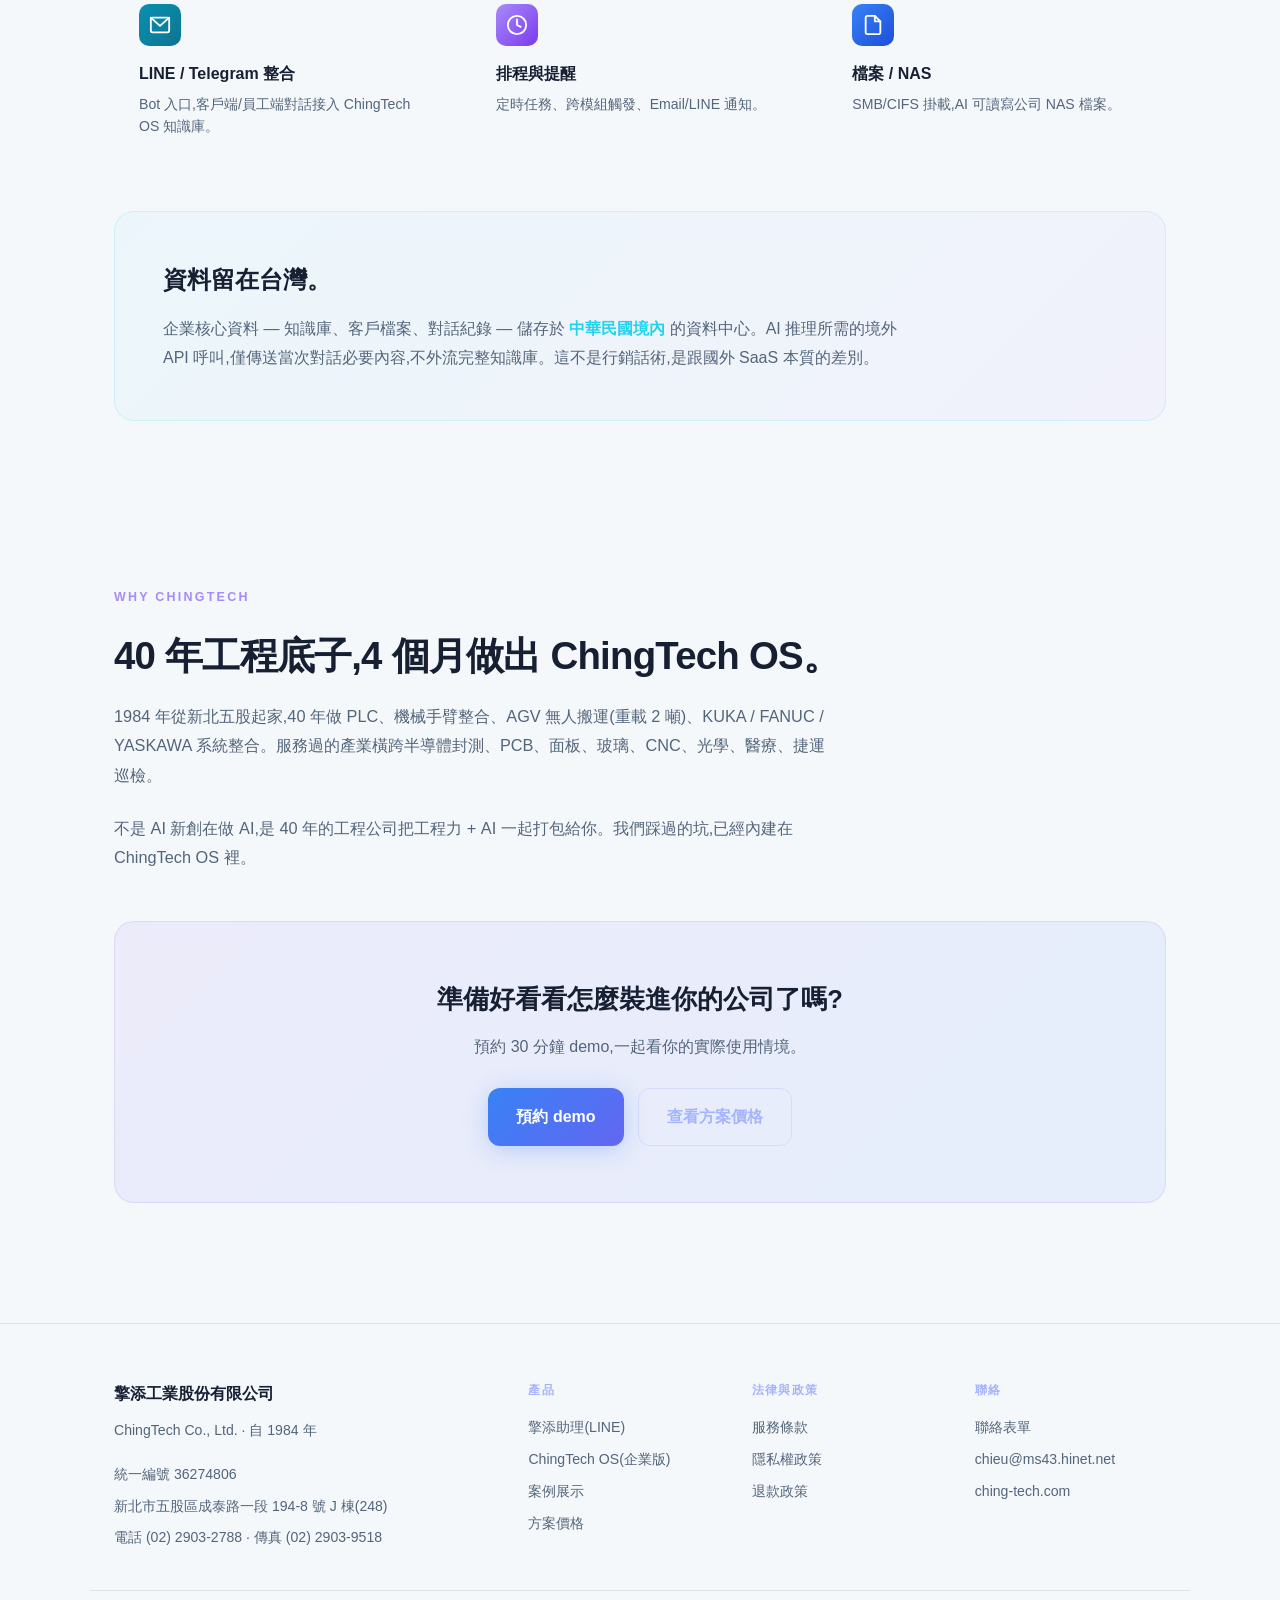
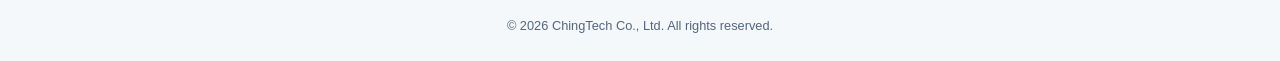
==== commit 1ad42aac: "feat: add site-wide light theme toggle" ====
--- a/ching-tech-os.html
+++ b/ching-tech-os.html
@@ -640,6 +640,8 @@
       .mac-input .cmd-hint { display: none; }
     }
   </style>
+  <script src="site-theme.js"></script>
+  <link rel="stylesheet" href="site-theme.css">
 </head>
 <body>
 
--- a/site-theme.css
+++ b/site-theme.css
@@ -0,0 +1,259 @@
+/* Shared light/dark theme layer for ching-tech.github.io. */
+:root {
+  color-scheme: dark;
+}
+
+html[data-theme="light"] {
+  color-scheme: light;
+}
+
+.theme-toggle {
+  width: 38px;
+  min-width: 38px;
+  height: 38px;
+  border: 1px solid rgba(160, 174, 192, 0.34);
+  border-radius: 8px;
+  background: rgba(255, 255, 255, 0.04);
+  color: #a5b4fc;
+  cursor: pointer;
+  display: inline-flex;
+  align-items: center;
+  justify-content: center;
+  transition: background 0.2s, border-color 0.2s, color 0.2s, transform 0.2s;
+}
+
+.theme-toggle:hover {
+  color: #e0e7ff;
+  border-color: rgba(165, 180, 252, 0.55);
+  background: rgba(165, 180, 252, 0.10);
+  transform: translateY(-1px);
+}
+
+.theme-toggle svg {
+  width: 19px;
+  height: 19px;
+}
+
+html[data-theme="light"] body {
+  background: #f5f8fb !important;
+  color: #172033 !important;
+}
+
+html[data-theme="light"] .glow-bg {
+  background:
+    radial-gradient(ellipse 620px 420px at 18% 16%, rgba(8, 145, 178, 0.10), transparent),
+    radial-gradient(ellipse 540px 440px at 82% 56%, rgba(29, 78, 216, 0.08), transparent),
+    radial-gradient(ellipse 460px 320px at 50% 92%, rgba(6, 199, 85, 0.06), transparent) !important;
+}
+
+html[data-theme="light"] nav {
+  background: rgba(255, 255, 255, 0.86) !important;
+  border-bottom-color: rgba(21, 34, 54, 0.10) !important;
+}
+
+html[data-theme="light"] .nav-links {
+  background: transparent;
+}
+
+html[data-theme="light"] .nav-links a {
+  color: #53657b !important;
+}
+
+html[data-theme="light"] .nav-links a:hover,
+html[data-theme="light"] .nav-links a.active {
+  color: #0891b2 !important;
+}
+
+html[data-theme="light"] .nav-toggle {
+  color: #53657b !important;
+}
+
+html[data-theme="light"] .nav-toggle:hover {
+  color: #0f172a !important;
+}
+
+html[data-theme="light"] .theme-toggle {
+  background: #ffffff;
+  color: #0f7895;
+  border-color: rgba(21, 34, 54, 0.16);
+}
+
+html[data-theme="light"] .theme-toggle:hover {
+  background: #edf8fb;
+  border-color: rgba(8, 145, 178, 0.36);
+  color: #075f77;
+}
+
+@media (max-width: 560px) {
+  html[data-theme="light"] .nav-links {
+    background: rgba(255, 255, 255, 0.98) !important;
+    border-bottom-color: rgba(21, 34, 54, 0.10) !important;
+  }
+  html[data-theme="light"] .nav-links a {
+    border-bottom-color: rgba(21, 34, 54, 0.10) !important;
+    color: #36485f !important;
+  }
+}
+
+html[data-theme="light"] .hero::before,
+html[data-theme="light"] .hero-os::before {
+  background: radial-gradient(circle, rgba(8, 145, 178, 0.13), transparent 70%) !important;
+}
+
+html[data-theme="light"] .hero-eyebrow,
+html[data-theme="light"] .hero-os-badge,
+html[data-theme="light"] .fomo-eyebrow,
+html[data-theme="light"] .layoff-eyebrow,
+html[data-theme="light"] .actual-eyebrow,
+html[data-theme="light"] .section-label,
+html[data-theme="light"] .page-eyebrow {
+  background: rgba(8, 145, 178, 0.09) !important;
+  border-color: rgba(8, 145, 178, 0.22) !important;
+  color: #0f7895 !important;
+}
+
+html[data-theme="light"] .hero-h1,
+html[data-theme="light"] .hero h1,
+html[data-theme="light"] .hero-os-title,
+html[data-theme="light"] .page-title {
+  background: linear-gradient(135deg, #0f172a 0%, #0f7895 56%, #1d4ed8 100%) !important;
+  -webkit-background-clip: text !important;
+  background-clip: text !important;
+  -webkit-text-fill-color: transparent !important;
+  color: transparent !important;
+}
+
+html[data-theme="light"] h1,
+html[data-theme="light"] h2,
+html[data-theme="light"] h3,
+html[data-theme="light"] .section-title,
+html[data-theme="light"] .speaker-card h3,
+html[data-theme="light"] .fomo-title,
+html[data-theme="light"] .layoff-title,
+html[data-theme="light"] .actual-title,
+html[data-theme="light"] .demo-panel-copy h3,
+html[data-theme="light"] .feature-card h3,
+html[data-theme="light"] .os-cta h3,
+html[data-theme="light"] .footer-brand {
+  color: #172033 !important;
+}
+
+html[data-theme="light"] p,
+html[data-theme="light"] li,
+html[data-theme="light"] .hero-lead,
+html[data-theme="light"] .hero-subtitle,
+html[data-theme="light"] .hero-disclaimer,
+html[data-theme="light"] .section-desc,
+html[data-theme="light"] .speaker-card p,
+html[data-theme="light"] .fomo-sub,
+html[data-theme="light"] .layoff-sub,
+html[data-theme="light"] .actual-sub,
+html[data-theme="light"] .demo-panel-copy p,
+html[data-theme="light"] .feature-card p,
+html[data-theme="light"] .os-cta p,
+html[data-theme="light"] .footer-muted,
+html[data-theme="light"] .footer-col a,
+html[data-theme="light"] .footer-bottom,
+html[data-theme="light"] .screenshot-caption,
+html[data-theme="light"] .contact-info {
+  color: #53657b !important;
+}
+
+html[data-theme="light"] .speaker-section,
+html[data-theme="light"] .fomo-section,
+html[data-theme="light"] .layoff-section,
+html[data-theme="light"] #lite,
+html[data-theme="light"] #os,
+html[data-theme="light"] footer {
+  border-color: rgba(21, 34, 54, 0.10) !important;
+}
+
+html[data-theme="light"] .speaker-section,
+html[data-theme="light"] .fomo-section,
+html[data-theme="light"] .layoff-section {
+  background:
+    radial-gradient(900px 520px at 50% 28%, rgba(8, 145, 178, 0.08), transparent 70%),
+    linear-gradient(180deg, rgba(255, 255, 255, 0.50), rgba(237, 243, 249, 0.42)) !important;
+}
+
+html[data-theme="light"] .speaker-card,
+html[data-theme="light"] .fomo-stat,
+html[data-theme="light"] .layoff-card,
+html[data-theme="light"] .actual-card,
+html[data-theme="light"] .feature-card,
+html[data-theme="light"] .screenshot-item,
+html[data-theme="light"] .os-cta,
+html[data-theme="light"] .pricing-card,
+html[data-theme="light"] .faq-item,
+html[data-theme="light"] .contact-card,
+html[data-theme="light"] .policy-card,
+html[data-theme="light"] .refund-card,
+html[data-theme="light"] .terms-card {
+  background: rgba(255, 255, 255, 0.86) !important;
+  border-color: rgba(21, 34, 54, 0.11) !important;
+  box-shadow: 0 18px 46px rgba(31, 52, 70, 0.10) !important;
+}
+
+html[data-theme="light"] .feature-card:hover,
+html[data-theme="light"] .screenshot-item:hover,
+html[data-theme="light"] .speaker-card:hover,
+html[data-theme="light"] .actual-card:hover {
+  border-color: rgba(8, 145, 178, 0.30) !important;
+  box-shadow: 0 20px 54px rgba(31, 52, 70, 0.14) !important;
+}
+
+html[data-theme="light"] .demo-tabs,
+html[data-theme="light"] .demo-scenario-chip,
+html[data-theme="light"] .actual-chat,
+html[data-theme="light"] .screenshot-caption {
+  background: rgba(237, 243, 249, 0.86) !important;
+  border-color: rgba(21, 34, 54, 0.10) !important;
+}
+
+html[data-theme="light"] .demo-tab,
+html[data-theme="light"] .demo-scenario-chip {
+  color: #53657b !important;
+}
+
+html[data-theme="light"] .demo-tab:hover,
+html[data-theme="light"] .demo-scenario-chip:hover {
+  color: #172033 !important;
+  background: rgba(255, 255, 255, 0.95) !important;
+}
+
+html[data-theme="light"] .demo-scenario-chip.active.personal {
+  color: #13663c !important;
+  background: linear-gradient(90deg, rgba(6, 199, 85, 0.13), rgba(255, 255, 255, 0.70)) !important;
+}
+
+html[data-theme="light"] .demo-scenario-chip.active.enterprise {
+  color: #0f7895 !important;
+  background: linear-gradient(90deg, rgba(8, 145, 178, 0.13), rgba(255, 255, 255, 0.70)) !important;
+}
+
+html[data-theme="light"] .actual-msg.user {
+  background: rgba(8, 145, 178, 0.11) !important;
+  border-color: rgba(8, 145, 178, 0.24) !important;
+  color: #172033 !important;
+}
+
+html[data-theme="light"] .actual-msg.bot {
+  background: rgba(234, 88, 12, 0.09) !important;
+  border-color: rgba(234, 88, 12, 0.20) !important;
+  color: #172033 !important;
+}
+
+html[data-theme="light"] .fomo-stat .v small,
+html[data-theme="light"] .layoff-card .number .unit {
+  -webkit-text-fill-color: #172033 !important;
+  color: #172033 !important;
+}
+
+html[data-theme="light"] .footer-col a:hover {
+  color: #0891b2 !important;
+}
+
+html[data-theme="light"] .footer-bottom,
+html[data-theme="light"] footer .container[style*="border-top"] {
+  border-color: rgba(21, 34, 54, 0.10) !important;
+}
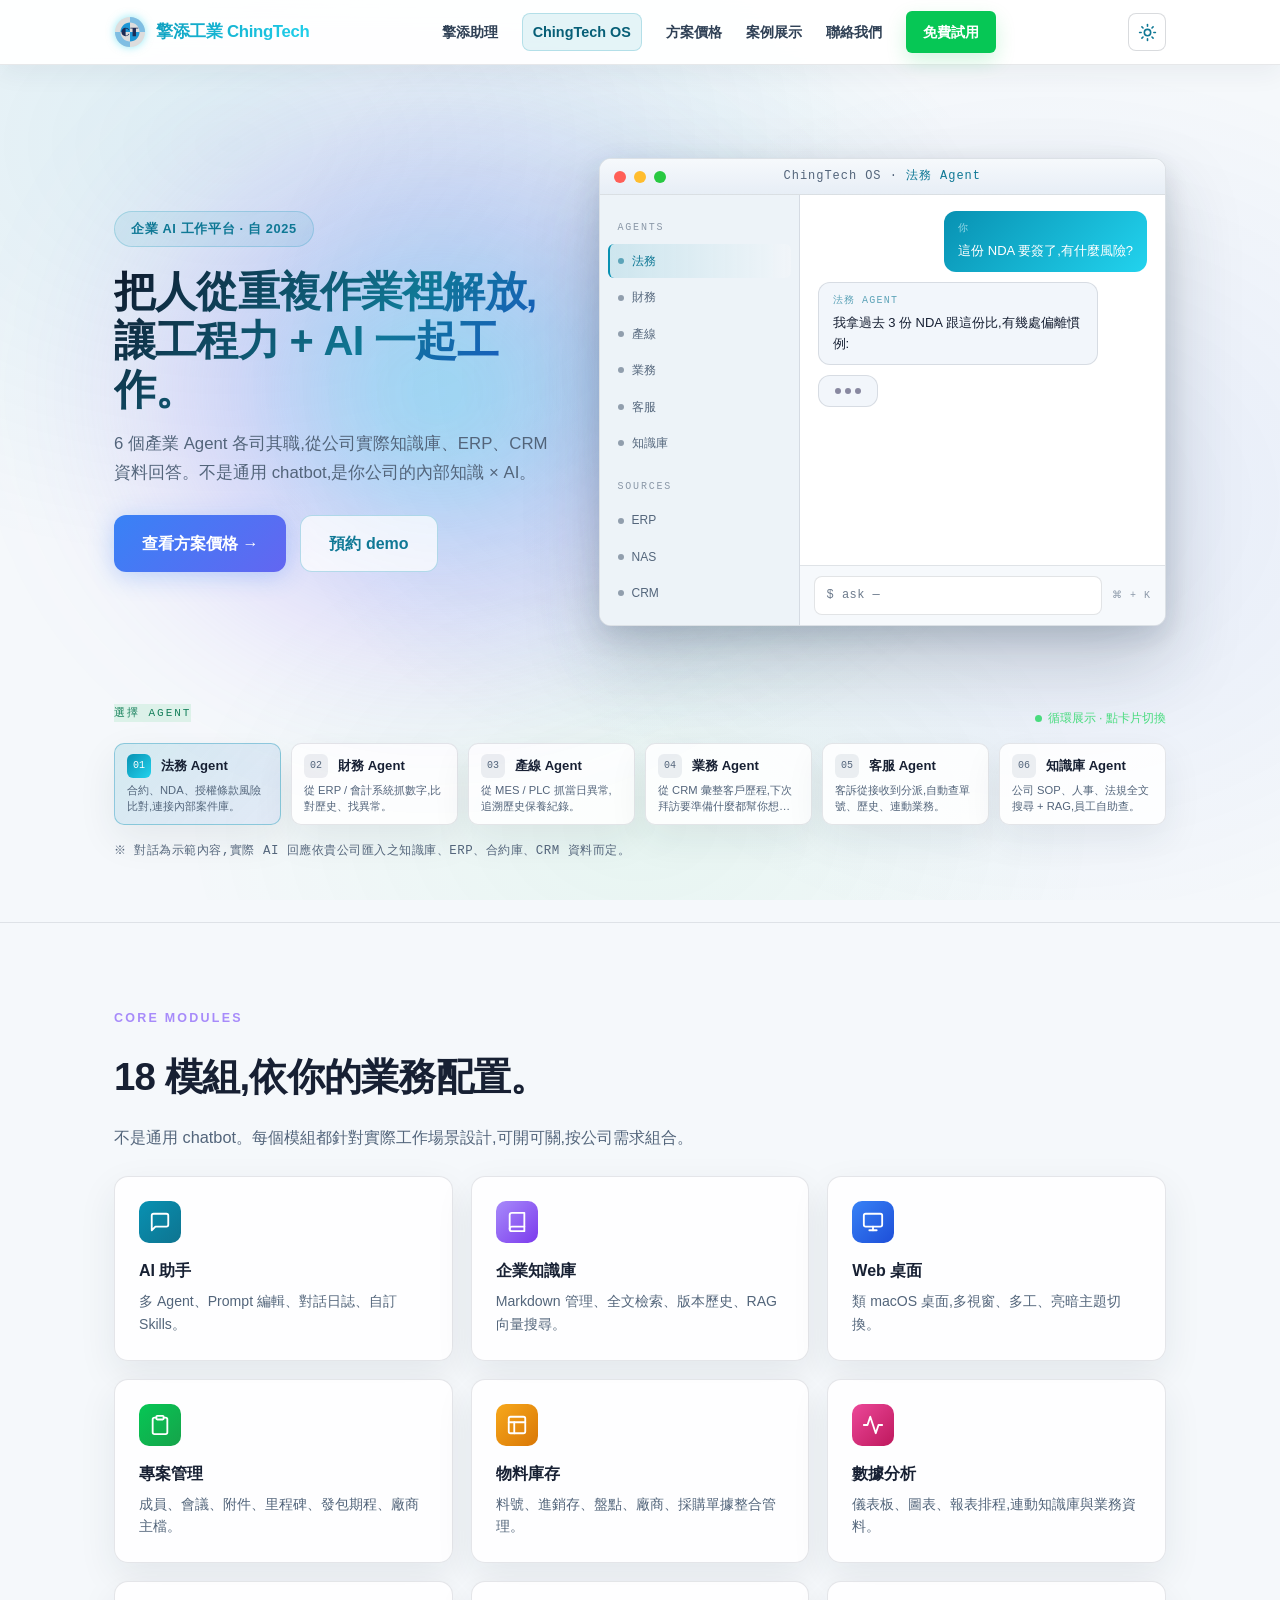
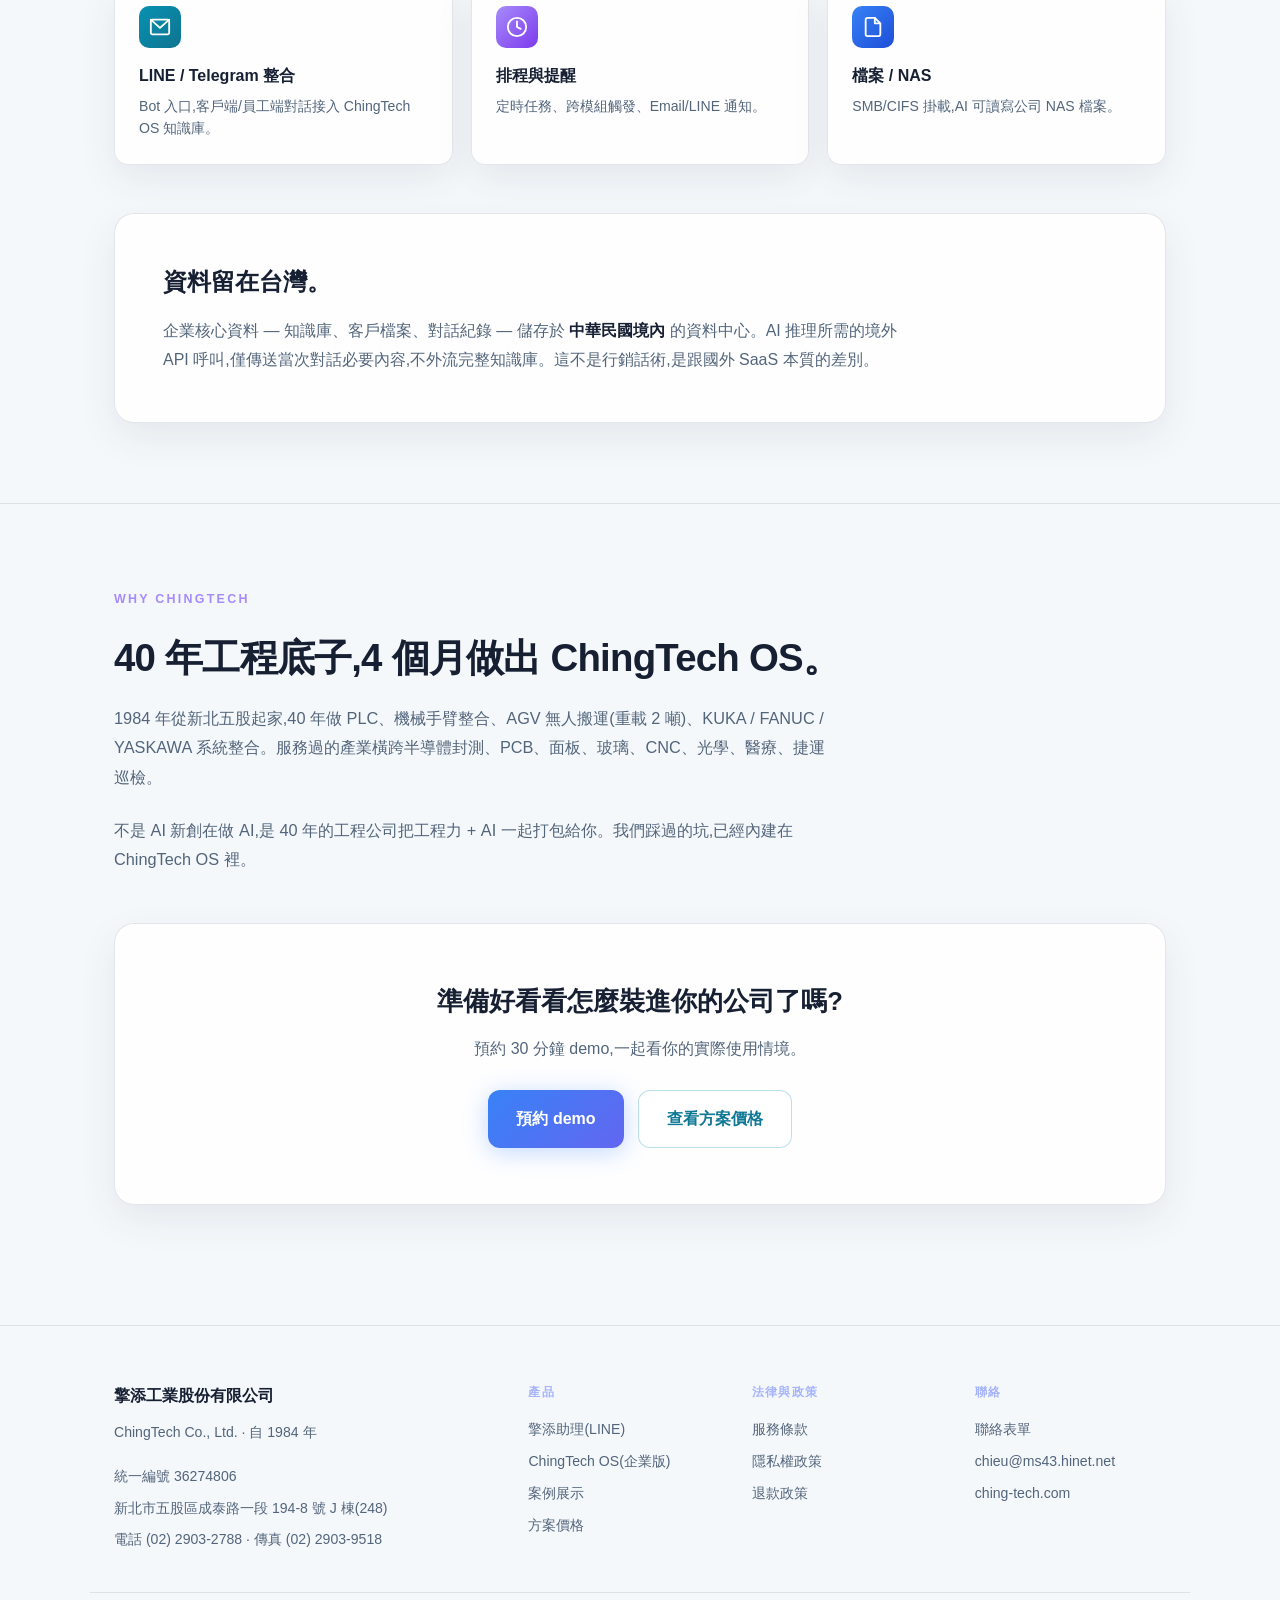
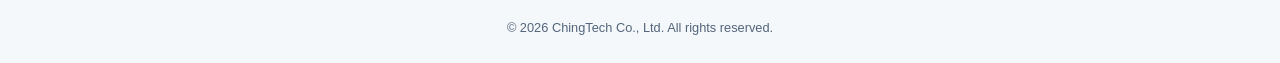
==== commit 03987b8f: "feat(og): 正規 1200×630 品牌分享卡 + 補 og:image width/height/type 5 頁原本共用 1280×900 產品截圖當 og:image(比例 1.42 會" ====
--- a/ching-tech-os.html
+++ b/ching-tech-os.html
@@ -13,7 +13,10 @@
   <meta property="og:title" content="ChingTech OS — 企業 AI 工作平台">
   <meta property="og:description" content="18 模組 + 知識庫 + Agent，資料留在台灣。40 年工程老牌，把工程力與 AI 一起打包。">
   <meta property="og:url" content="https://ching-tech.github.io/ching-tech-os.html">
-  <meta property="og:image" content="https://ching-tech.github.io/img/desktop.png">
+  <meta property="og:image" content="https://ching-tech.github.io/img/og-card.png">
+  <meta property="og:image:width" content="1200">
+  <meta property="og:image:height" content="630">
+  <meta property="og:image:type" content="image/png">
   <meta name="twitter:card" content="summary_large_image">
   <style>
     *, *::before, *::after { margin: 0; padding: 0; box-sizing: border-box; }
--- a/site-theme.css
+++ b/site-theme.css
@@ -5,6 +5,14 @@
 
 html[data-theme="light"] {
   color-scheme: light;
+  --bg: #f5f8fb;
+  --bg-2: #edf3f8;
+  --panel: #ffffff;
+  --panel-2: #f2f6fb;
+  --line: rgba(21, 34, 54, 0.12);
+  --paper: #172033;
+  --muted: #53657b;
+  --dim: #8b98a8;
 }
 
 .theme-toggle {
@@ -47,8 +55,9 @@
 }
 
 html[data-theme="light"] nav {
-  background: rgba(255, 255, 255, 0.86) !important;
+  background: rgba(255, 255, 255, 0.94) !important;
   border-bottom-color: rgba(21, 34, 54, 0.10) !important;
+  box-shadow: 0 8px 26px rgba(31, 52, 70, 0.06) !important;
 }
 
 html[data-theme="light"] .nav-links {
@@ -56,12 +65,44 @@
 }
 
 html[data-theme="light"] .nav-links a {
-  color: #53657b !important;
+  color: #2f4055 !important;
+  font-weight: 650 !important;
 }
 
 html[data-theme="light"] .nav-links a:hover,
 html[data-theme="light"] .nav-links a.active {
-  color: #0891b2 !important;
+  color: #075f77 !important;
+}
+
+html[data-theme="light"] .nav-links a.active:not(.nav-cta) {
+  background: rgba(8, 145, 178, 0.10) !important;
+  border: 1px solid rgba(8, 145, 178, 0.22) !important;
+  border-radius: 8px !important;
+  padding: 6px 10px !important;
+}
+
+html[data-theme="light"] .nav-links a.nav-cta {
+  color: #ffffff !important;
+  background: #06c755 !important;
+  border: 1px solid rgba(6, 199, 85, 0.25) !important;
+  box-shadow: 0 8px 20px rgba(6, 199, 85, 0.18) !important;
+}
+
+html[data-theme="light"] .nav-links a.nav-cta:visited,
+html[data-theme="light"] .nav-links a.nav-cta:hover,
+html[data-theme="light"] .nav-links a.nav-cta:active,
+html[data-theme="light"] .nav-links a.nav-cta.active,
+html[data-theme="light"] nav .nav-cta,
+html[data-theme="light"] nav .nav-cta:visited,
+html[data-theme="light"] nav .nav-cta:hover,
+html[data-theme="light"] nav .nav-cta:active {
+  color: #ffffff !important;
+  -webkit-text-fill-color: #ffffff !important;
+}
+
+html[data-theme="light"] .nav-links a.nav-cta:hover,
+html[data-theme="light"] nav .nav-cta:hover {
+  background: #05b34b !important;
 }
 
 html[data-theme="light"] .nav-toggle {
@@ -91,13 +132,25 @@
   }
   html[data-theme="light"] .nav-links a {
     border-bottom-color: rgba(21, 34, 54, 0.10) !important;
-    color: #36485f !important;
+    color: #2f4055 !important;
+  }
+  html[data-theme="light"] .nav-links a.active:not(.nav-cta) {
+    padding: 14px 8px !important;
+    border: 0 !important;
+    border-bottom: 1px solid rgba(21, 34, 54, 0.10) !important;
+    background: rgba(8, 145, 178, 0.08) !important;
+    border-radius: 0 !important;
   }
 }
 
 html[data-theme="light"] .hero::before,
 html[data-theme="light"] .hero-os::before {
   background: radial-gradient(circle, rgba(8, 145, 178, 0.13), transparent 70%) !important;
+}
+
+html[data-theme="light"] .hero-top-intro.fade-in {
+  opacity: 1 !important;
+  transform: none !important;
 }
 
 html[data-theme="light"] .hero-eyebrow,
@@ -114,6 +167,7 @@
 
 html[data-theme="light"] .hero-h1,
 html[data-theme="light"] .hero h1,
+html[data-theme="light"] .hero-os h1,
 html[data-theme="light"] .hero-os-title,
 html[data-theme="light"] .page-title {
   background: linear-gradient(135deg, #0f172a 0%, #0f7895 56%, #1d4ed8 100%) !important;
@@ -249,6 +303,25 @@
   color: #172033 !important;
 }
 
+html[data-theme="light"] .fomo-stat .l,
+html[data-theme="light"] .fomo-bottom,
+html[data-theme="light"] .layoff-bottom,
+html[data-theme="light"] .actual-card h3 {
+  color: #172033 !important;
+}
+
+html[data-theme="light"] .fomo-stat .src,
+html[data-theme="light"] .layoff-card .src,
+html[data-theme="light"] .layoff-source,
+html[data-theme="light"] .layoff-card p,
+html[data-theme="light"] .actual-card .saved {
+  color: #53657b !important;
+}
+
+html[data-theme="light"] .layoff-card.highlight {
+  background: linear-gradient(160deg, rgba(220, 38, 38, 0.08), rgba(255, 255, 255, 0.88)) !important;
+}
+
 html[data-theme="light"] .footer-col a:hover {
   color: #0891b2 !important;
 }
@@ -257,3 +330,699 @@
 html[data-theme="light"] footer .container[style*="border-top"] {
   border-color: rgba(21, 34, 54, 0.10) !important;
 }
+
+/* Light-mode readability fixes for page-specific dark UI fragments. */
+html[data-theme="light"] .btn-outline {
+  background: rgba(255, 255, 255, 0.72) !important;
+  border-color: rgba(8, 145, 178, 0.28) !important;
+  color: #0f7895 !important;
+}
+
+html[data-theme="light"] .btn-outline:hover {
+  background: #e8f7fb !important;
+  border-color: rgba(8, 145, 178, 0.48) !important;
+  color: #075f77 !important;
+}
+
+html[data-theme="light"] .scenario-title,
+html[data-theme="light"] .scenario-title-inline,
+html[data-theme="light"] .scenario-list .lbl,
+html[data-theme="light"] .scenario-btn .lbl,
+html[data-theme="light"] .scenario-meta .scenario-title-inline {
+  color: #172033 !important;
+}
+
+html[data-theme="light"] .scenario-desc,
+html[data-theme="light"] .scenario-strip .scenario-desc,
+html[data-theme="light"] .demo-hint,
+html[data-theme="light"] .stat-label {
+  color: #53657b !important;
+}
+
+html[data-theme="light"] .scenario-now,
+html[data-theme="light"] .scenario-meta .scenario-now,
+html[data-theme="light"] .ent-agents-label {
+  background: rgba(6, 199, 85, 0.10) !important;
+  border-color: rgba(6, 199, 85, 0.24) !important;
+  color: #16805b !important;
+}
+
+html[data-theme="light"] .scenario-strip,
+html[data-theme="light"] .stats,
+html[data-theme="light"] #compare,
+html[data-theme="light"] #cta,
+html[data-theme="light"] #upgrade,
+html[data-theme="light"] section.content {
+  border-color: rgba(21, 34, 54, 0.10) !important;
+}
+
+html[data-theme="light"] .scenario-btn,
+html[data-theme="light"] .ent-agent-btn,
+html[data-theme="light"] .compare-table,
+html[data-theme="light"] .upgrade-box,
+html[data-theme="light"] .cta-box,
+html[data-theme="light"] .plan-card,
+html[data-theme="light"] .billing-notes,
+html[data-theme="light"] .shared-features,
+html[data-theme="light"] .payment-flow,
+html[data-theme="light"] .alt-tile,
+html[data-theme="light"] .compare,
+html[data-theme="light"] .compare-grid > div {
+  background: rgba(255, 255, 255, 0.86) !important;
+  border-color: rgba(21, 34, 54, 0.11) !important;
+  color: #172033 !important;
+  box-shadow: 0 14px 38px rgba(31, 52, 70, 0.08) !important;
+}
+
+html[data-theme="light"] .scenario-btn:hover,
+html[data-theme="light"] .ent-agent-btn:hover,
+html[data-theme="light"] .plan-card:hover {
+  background: #ffffff !important;
+  border-color: rgba(8, 145, 178, 0.26) !important;
+}
+
+html[data-theme="light"] .scenario-btn.active {
+  background: linear-gradient(135deg, rgba(6, 199, 85, 0.16), rgba(8, 145, 178, 0.10)) !important;
+  border-color: rgba(6, 199, 85, 0.36) !important;
+  color: #0f5132 !important;
+}
+
+html[data-theme="light"] .scenario-btn .idx,
+html[data-theme="light"] .ent-agent-btn .ab-idx {
+  background: rgba(83, 101, 123, 0.10) !important;
+  color: #53657b !important;
+}
+
+html[data-theme="light"] .scenario-btn.active .idx {
+  background: #06c755 !important;
+  color: #ffffff !important;
+}
+
+html[data-theme="light"] .ent-agent-btn.active {
+  background: linear-gradient(135deg, rgba(8, 145, 178, 0.14), rgba(29, 78, 216, 0.08)) !important;
+  border-color: rgba(8, 145, 178, 0.38) !important;
+  color: #0f7895 !important;
+}
+
+html[data-theme="light"] .ent-agent-btn .ab-name,
+html[data-theme="light"] .ent-agent-btn.active .ab-name {
+  color: #172033 !important;
+}
+
+html[data-theme="light"] .ent-agent-btn .ab-desc,
+html[data-theme="light"] .ent-agent-btn.active .ab-desc,
+html[data-theme="light"] .ent-disclaimer {
+  color: #53657b !important;
+}
+
+html[data-theme="light"] .ent-agent-btn.active .ab-idx {
+  background: linear-gradient(135deg, #0891b2, #22d3ee) !important;
+  color: #ffffff !important;
+}
+
+html[data-theme="light"] .compare-table th,
+html[data-theme="light"] .compare-table td {
+  border-color: rgba(21, 34, 54, 0.10) !important;
+  color: #53657b !important;
+  background: rgba(255, 255, 255, 0.74) !important;
+}
+
+html[data-theme="light"] .compare-table th:first-child,
+html[data-theme="light"] .compare-table td:first-child,
+html[data-theme="light"] .compare-table .val,
+html[data-theme="light"] .val,
+html[data-theme="light"] tbody td,
+html[data-theme="light"] table td {
+  color: #172033 !important;
+}
+
+html[data-theme="light"] .compare-table tr:hover td {
+  background: rgba(237, 248, 251, 0.86) !important;
+}
+
+html[data-theme="light"] .th-free,
+html[data-theme="light"] .compare-table .yes,
+html[data-theme="light"] .yes {
+  color: #16805b !important;
+}
+
+html[data-theme="light"] .th-pro {
+  color: #0f7895 !important;
+}
+
+html[data-theme="light"] .compare-table .no,
+html[data-theme="light"] .no {
+  color: #8b98a8 !important;
+}
+
+html[data-theme="light"] .compare-table a,
+html[data-theme="light"] table a {
+  color: #0f7895 !important;
+  border-bottom-color: rgba(8, 145, 178, 0.28) !important;
+}
+
+html[data-theme="light"] .product-title,
+html[data-theme="light"] .plan-name,
+html[data-theme="light"] .plan-price .amount,
+html[data-theme="light"] .billing-notes h4,
+html[data-theme="light"] .shared-features h4,
+html[data-theme="light"] .payment-flow h4,
+html[data-theme="light"] .alt-len,
+html[data-theme="light"] .contact-card h2,
+html[data-theme="light"] .contact-card h3 {
+  color: #172033 !important;
+}
+
+html[data-theme="light"] .product-desc,
+html[data-theme="light"] .plan-note,
+html[data-theme="light"] .plan-features,
+html[data-theme="light"] .plan-features li,
+html[data-theme="light"] .plan-price .unit,
+html[data-theme="light"] .plan-total,
+html[data-theme="light"] .billing-notes li,
+html[data-theme="light"] .shared-features li,
+html[data-theme="light"] .payment-flow li,
+html[data-theme="light"] .payment-note,
+html[data-theme="light"] .alt-detail,
+html[data-theme="light"] .contact-row {
+  color: #53657b !important;
+}
+
+html[data-theme="light"] .plan-tag,
+html[data-theme="light"] .plan-price .contact,
+html[data-theme="light"] .info-row .k,
+html[data-theme="light"] .form-group label {
+  color: #0f7895 !important;
+}
+
+html[data-theme="light"] .plan-card.featured {
+  background: linear-gradient(135deg, rgba(8, 145, 178, 0.10), rgba(255, 255, 255, 0.90)) !important;
+  border-color: rgba(8, 145, 178, 0.30) !important;
+}
+
+html[data-theme="light"] .btn-plan {
+  background: rgba(255, 255, 255, 0.78) !important;
+  border-color: rgba(8, 145, 178, 0.24) !important;
+  color: #0f7895 !important;
+}
+
+html[data-theme="light"] .btn-plan.primary {
+  background: linear-gradient(135deg, #0891b2, #22d3ee) !important;
+  color: #ffffff !important;
+}
+
+html[data-theme="light"] .full-wrapper {
+  background: rgba(255, 255, 255, 0.88) !important;
+  border-color: rgba(21, 34, 54, 0.12) !important;
+  box-shadow: 0 18px 46px rgba(31, 52, 70, 0.10) !important;
+}
+
+html[data-theme="light"] .full-header .full-name,
+html[data-theme="light"] .recommended-hero .rec-name,
+html[data-theme="light"] .alt-tile .alt-len,
+html[data-theme="light"] .alt-tile .alt-price b {
+  color: #172033 !important;
+}
+
+html[data-theme="light"] .full-header .full-sub,
+html[data-theme="light"] .recommended-hero .rec-price .unit,
+html[data-theme="light"] .alt-options .alt-label,
+html[data-theme="light"] .alt-tile .alt-len small,
+html[data-theme="light"] .alt-tile .alt-price .u,
+html[data-theme="light"] .alt-tile .alt-detail,
+html[data-theme="light"] .payment-note {
+  color: #53657b !important;
+}
+
+html[data-theme="light"] .full-header .full-sub b,
+html[data-theme="light"] .payment-flow li strong,
+html[data-theme="light"] .payment-flow code,
+html[data-theme="light"] .product-desc [style*="color:#fbbf24"],
+html[data-theme="light"] .plan-features [style*="color:#fbbf24"] {
+  color: #c85016 !important;
+}
+
+html[data-theme="light"] .recommended-hero {
+  background: linear-gradient(160deg, rgba(251, 191, 36, 0.16), rgba(255, 255, 255, 0.92) 58%, rgba(8, 145, 178, 0.08)) !important;
+  border-color: rgba(234, 88, 12, 0.28) !important;
+  box-shadow: 0 18px 46px rgba(31, 52, 70, 0.10) !important;
+}
+
+html[data-theme="light"] .recommended-hero .rec-price .old,
+html[data-theme="light"] .alt-tile .alt-price s {
+  color: #8b98a8 !important;
+}
+
+html[data-theme="light"] .recommended-hero .meta-pill {
+  background: rgba(255, 255, 255, 0.72) !important;
+  border-color: rgba(21, 34, 54, 0.12) !important;
+  color: #2f4055 !important;
+}
+
+html[data-theme="light"] .recommended-hero .meta-pill.save {
+  background: rgba(251, 191, 36, 0.16) !important;
+  border-color: rgba(234, 88, 12, 0.22) !important;
+  color: #b45309 !important;
+}
+
+html[data-theme="light"] .alt-options {
+  background: rgba(237, 243, 248, 0.76) !important;
+  border-color: rgba(21, 34, 54, 0.10) !important;
+}
+
+html[data-theme="light"] .alt-tile {
+  background: rgba(255, 255, 255, 0.84) !important;
+  border-color: rgba(21, 34, 54, 0.12) !important;
+}
+
+html[data-theme="light"] .alt-tile:hover {
+  border-color: rgba(8, 145, 178, 0.28) !important;
+}
+
+html[data-theme="light"] .shared-features,
+html[data-theme="light"] .payment-flow {
+  border-top-color: rgba(21, 34, 54, 0.14) !important;
+}
+
+html[data-theme="light"] .payment-flow code {
+  background: rgba(234, 88, 12, 0.10) !important;
+  border: 1px solid rgba(234, 88, 12, 0.18) !important;
+}
+
+html[data-theme="light"] .info-row,
+html[data-theme="light"] .contact-row {
+  border-color: rgba(21, 34, 54, 0.10) !important;
+}
+
+html[data-theme="light"] .info-row .v,
+html[data-theme="light"] .info-row .v a {
+  color: #172033 !important;
+}
+
+html[data-theme="light"] .info-row .v a {
+  border-bottom-color: rgba(8, 145, 178, 0.28) !important;
+}
+
+html[data-theme="light"] .form-group input,
+html[data-theme="light"] .form-group textarea {
+  background: #ffffff !important;
+  border-color: rgba(21, 34, 54, 0.16) !important;
+  color: #172033 !important;
+}
+
+html[data-theme="light"] .form-group input::placeholder,
+html[data-theme="light"] .form-group textarea::placeholder {
+  color: #8b98a8 !important;
+}
+
+html[data-theme="light"] .form-group input:focus,
+html[data-theme="light"] .form-group textarea:focus {
+  border-color: rgba(8, 145, 178, 0.48) !important;
+  box-shadow: 0 0 0 3px rgba(8, 145, 178, 0.10) !important;
+}
+
+html[data-theme="light"] .compare-grid {
+  background: rgba(21, 34, 54, 0.10) !important;
+}
+
+html[data-theme="light"] .compare-grid .h {
+  background: #edf3f8 !important;
+  color: #53657b !important;
+}
+
+html[data-theme="light"] .compare-grid .h.lite,
+html[data-theme="light"] .compare-grid .yes {
+  color: #0f7895 !important;
+}
+
+html[data-theme="light"] .compare-grid .h.full,
+html[data-theme="light"] .compare-grid .pro {
+  color: #c85016 !important;
+}
+
+html[data-theme="light"] .legal h2,
+html[data-theme="light"] .legal h3,
+html[data-theme="light"] .content h2,
+html[data-theme="light"] .content h3,
+html[data-theme="light"] .section-h2,
+html[data-theme="light"] .module-card h3,
+html[data-theme="light"] .sovereignty h2,
+html[data-theme="light"] .cta-block h2 {
+  color: #172033 !important;
+}
+
+html[data-theme="light"] .legal p,
+html[data-theme="light"] .legal li,
+html[data-theme="light"] .content p,
+html[data-theme="light"] .module-card p,
+html[data-theme="light"] .sovereignty p,
+html[data-theme="light"] .cta-block p {
+  color: #53657b !important;
+}
+
+html[data-theme="light"] .legal strong,
+html[data-theme="light"] .content strong,
+html[data-theme="light"] .plan-features strong,
+html[data-theme="light"] .shared-features strong,
+html[data-theme="light"] .payment-flow li strong,
+html[data-theme="light"] .billing-notes strong,
+html[data-theme="light"] .sovereignty strong {
+  color: #172033 !important;
+}
+
+html[data-theme="light"] .legal a,
+html[data-theme="light"] .content a:not(.btn):not(.btn-primary):not(.btn-outline):not(.nav-cta) {
+  color: #0f7895 !important;
+  border-bottom-color: rgba(8, 145, 178, 0.28) !important;
+}
+
+html[data-theme="light"] .legal h2,
+html[data-theme="light"] .legal li,
+html[data-theme="light"] .content,
+html[data-theme="light"] .sovereignty {
+  border-color: rgba(21, 34, 54, 0.10) !important;
+}
+
+html[data-theme="light"] .module-card,
+html[data-theme="light"] .sovereignty,
+html[data-theme="light"] .cta-block {
+  background: rgba(255, 255, 255, 0.86) !important;
+  border-color: rgba(21, 34, 54, 0.11) !important;
+  box-shadow: 0 14px 38px rgba(31, 52, 70, 0.08) !important;
+}
+
+/* Light device chrome: phone and mac demo mockups should match light pages. */
+html[data-theme="light"] .phone,
+html[data-theme="light"] .mini-phone {
+  background: linear-gradient(145deg, #f8fbff, #dce5ef) !important;
+  box-shadow:
+    0 36px 74px rgba(31, 52, 70, 0.24),
+    0 10px 26px rgba(31, 52, 70, 0.16),
+    0 0 0 1px rgba(21, 34, 54, 0.10) inset !important;
+}
+
+html[data-theme="light"] .phone::before,
+html[data-theme="light"] .mini-phone::before {
+  background: #d7e0eb !important;
+  box-shadow: inset 0 1px 2px rgba(21, 34, 54, 0.18) !important;
+}
+
+html[data-theme="light"] .phone-screen,
+html[data-theme="light"] .mp-screen {
+  background: #dbe5f0 !important;
+  box-shadow: 0 0 0 1px rgba(21, 34, 54, 0.08) inset !important;
+}
+
+html[data-theme="light"] .chat-area,
+html[data-theme="light"] .mp-chat {
+  background:
+    linear-gradient(rgba(219, 229, 240, 0.94), rgba(219, 229, 240, 0.94)),
+    repeating-linear-gradient(45deg, transparent 0 12px, rgba(255, 255, 255, 0.28) 12px 13px) !important;
+}
+
+html[data-theme="light"] .chat-area::after {
+  background: linear-gradient(180deg, #dbe5f0, transparent) !important;
+}
+
+html[data-theme="light"] .line-statusbar,
+html[data-theme="light"] .line-header,
+html[data-theme="light"] .mp-sb,
+html[data-theme="light"] .mp-hd {
+  background: #06c755 !important;
+}
+
+html[data-theme="light"] .line-statusbar,
+html[data-theme="light"] .mp-sb {
+  color: #0f2a1b !important;
+}
+
+html[data-theme="light"] .line-header,
+html[data-theme="light"] .mp-hd {
+  color: #ffffff !important;
+  border-bottom-color: rgba(15, 42, 27, 0.12) !important;
+}
+
+html[data-theme="light"] .msg.from-ai,
+html[data-theme="light"] .mp-msg.from-ai {
+  background: #ffffff !important;
+  color: #172033 !important;
+  box-shadow: 0 1px 3px rgba(31, 52, 70, 0.12) !important;
+}
+
+html[data-theme="light"] .msg.from-user,
+html[data-theme="light"] .mp-msg.from-user {
+  background: #06c755 !important;
+  color: #ffffff !important;
+  box-shadow: 0 1px 3px rgba(6, 199, 85, 0.24) !important;
+}
+
+html[data-theme="light"] .mp-typing {
+  background: #ffffff !important;
+  box-shadow: 0 1px 3px rgba(31, 52, 70, 0.12) !important;
+}
+
+html[data-theme="light"] .mp-ib {
+  background: #ffffff !important;
+  color: #6c7a8c !important;
+  border-top: 1px solid rgba(21, 34, 54, 0.10) !important;
+}
+
+html[data-theme="light"] .mini-mac,
+html[data-theme="light"] .mac-window {
+  background: #f8fbff !important;
+  border: 1px solid rgba(21, 34, 54, 0.12) !important;
+  box-shadow:
+    0 36px 76px rgba(31, 52, 70, 0.22),
+    0 10px 28px rgba(31, 52, 70, 0.14) !important;
+}
+
+html[data-theme="light"] .mini-mac .mm-bar,
+html[data-theme="light"] .mac-bar {
+  background: linear-gradient(180deg, #f6f9fc, #e7eef6) !important;
+  border-bottom-color: rgba(21, 34, 54, 0.12) !important;
+}
+
+html[data-theme="light"] .mini-mac .mm-ttl,
+html[data-theme="light"] .mac-title {
+  color: #53657b !important;
+}
+
+html[data-theme="light"] .mini-mac .mm-ttl .n,
+html[data-theme="light"] .mac-title .agent-name {
+  color: #0f7895 !important;
+}
+
+html[data-theme="light"] .mini-mac .mm-body,
+html[data-theme="light"] .mac-chat {
+  background: #ffffff !important;
+}
+
+html[data-theme="light"] .mini-mac .mm-sidebar,
+html[data-theme="light"] .mac-sidebar {
+  background: #edf3f8 !important;
+  border-color: rgba(21, 34, 54, 0.11) !important;
+}
+
+html[data-theme="light"] .mini-mac .mm-sb-section,
+html[data-theme="light"] .mac-sidebar .sb-section {
+  color: #8b98a8 !important;
+}
+
+html[data-theme="light"] .mini-mac .mm-sb-item,
+html[data-theme="light"] .mac-sidebar .sb-item {
+  color: #53657b !important;
+}
+
+html[data-theme="light"] .mini-mac .mm-sb-item:hover,
+html[data-theme="light"] .mac-sidebar .sb-item[id]:hover {
+  background: rgba(255, 255, 255, 0.88) !important;
+  color: #172033 !important;
+}
+
+html[data-theme="light"] .mini-mac .mm-sb-item.current,
+html[data-theme="light"] .mac-sidebar .sb-item.current {
+  background: linear-gradient(90deg, rgba(8, 145, 178, 0.14), rgba(255, 255, 255, 0.20)) !important;
+  color: #0f7895 !important;
+  border-left-color: #0891b2 !important;
+}
+
+html[data-theme="light"] .mini-mac .mm-chat,
+html[data-theme="light"] .chat-thread {
+  background: #ffffff !important;
+}
+
+html[data-theme="light"] .mm-msg.from-agent,
+html[data-theme="light"] .ent-msg.from-agent {
+  background: #f2f6fb !important;
+  border-color: rgba(21, 34, 54, 0.12) !important;
+  color: #172033 !important;
+}
+
+html[data-theme="light"] .mm-msg.from-user,
+html[data-theme="light"] .ent-msg.from-user {
+  background: linear-gradient(135deg, #0891b2, #22d3ee) !important;
+  color: #ffffff !important;
+}
+
+html[data-theme="light"] .mm-msg.from-agent .sp,
+html[data-theme="light"] .ent-msg.from-agent .speaker {
+  color: #0f7895 !important;
+}
+
+html[data-theme="light"] .mm-msg.from-user .sp,
+html[data-theme="light"] .ent-msg.from-user .speaker {
+  color: #dff9ff !important;
+}
+
+html[data-theme="light"] .mm-typing,
+html[data-theme="light"] .ent-typing {
+  background: #f2f6fb !important;
+  border-color: rgba(21, 34, 54, 0.12) !important;
+}
+
+html[data-theme="light"] .mini-mac .mm-input,
+html[data-theme="light"] .mac-input {
+  background: #f6f9fc !important;
+  border-top-color: rgba(21, 34, 54, 0.10) !important;
+}
+
+html[data-theme="light"] .mini-mac .mm-input-fake,
+html[data-theme="light"] .mac-input .input-fake {
+  background: #ffffff !important;
+  border-color: rgba(21, 34, 54, 0.12) !important;
+  color: #6c7a8c !important;
+}
+
+html[data-theme="light"] .mac-input .cmd-hint {
+  color: #8b98a8 !important;
+}
+
+/* Light-mode skin for special promo/deck pages that are built from CSS variables. */
+html[data-theme="light"] .hero-badge {
+  background: rgba(6, 199, 85, 0.12) !important;
+  border-color: rgba(6, 199, 85, 0.28) !important;
+  color: #16805b !important;
+}
+
+html[data-theme="light"] .btn-ghost {
+  background: rgba(255, 255, 255, 0.78) !important;
+  border-color: rgba(21, 34, 54, 0.14) !important;
+  color: #172033 !important;
+}
+
+html[data-theme="light"] .btn-ghost:hover {
+  background: #edf8fb !important;
+  border-color: rgba(8, 145, 178, 0.34) !important;
+  color: #075f77 !important;
+}
+
+html[data-theme="light"] .pain-card,
+html[data-theme="light"] .b,
+html[data-theme="light"] .roadmap-card,
+html[data-theme="light"] .case-card,
+html[data-theme="light"] .card,
+html[data-theme="light"] .item,
+html[data-theme="light"] .tf-block,
+html[data-theme="light"] .tl-step,
+html[data-theme="light"] .rc-card,
+html[data-theme="light"] .stat-card,
+html[data-theme="light"] .source-row {
+  background: rgba(255, 255, 255, 0.84) !important;
+  border-color: rgba(21, 34, 54, 0.12) !important;
+  color: #172033 !important;
+  box-shadow: 0 14px 38px rgba(31, 52, 70, 0.08) !important;
+}
+
+html[data-theme="light"] .pain-card p,
+html[data-theme="light"] .b p,
+html[data-theme="light"] .mod p,
+html[data-theme="light"] .source-row,
+html[data-theme="light"] .about-meta .v small,
+html[data-theme="light"] .meta-block .k,
+html[data-theme="light"] .stat .l,
+html[data-theme="light"] .dd .l,
+html[data-theme="light"] .rc-card .rc-sub,
+html[data-theme="light"] .case-card .metric .t,
+html[data-theme="light"] .terminal-line {
+  color: #53657b !important;
+}
+
+html[data-theme="light"] .phone-mock {
+  background: linear-gradient(145deg, #f8fbff, #dce5ef) !important;
+  border-color: #d7e0eb !important;
+  box-shadow:
+    0 32px 70px rgba(31, 52, 70, 0.22),
+    inset 0 0 0 1px rgba(21, 34, 54, 0.08) !important;
+}
+
+html[data-theme="light"] .phone-mock::before {
+  background: #d7e0eb !important;
+}
+
+html[data-theme="light"] .phone-screen {
+  background: #ffffff !important;
+}
+
+html[data-theme="light"] .phone-chat {
+  background: #dbe5f0 !important;
+}
+
+html[data-theme="light"] .msg-in {
+  background: #ffffff !important;
+  color: #172033 !important;
+  box-shadow: 0 1px 3px rgba(31, 52, 70, 0.12) !important;
+}
+
+html[data-theme="light"] .desktop-mock {
+  background: #ffffff !important;
+  border-color: rgba(21, 34, 54, 0.12) !important;
+  box-shadow: 0 30px 70px rgba(31, 52, 70, 0.14) !important;
+}
+
+html[data-theme="light"] .desktop-bar {
+  background: #edf3f8 !important;
+  border-bottom-color: rgba(21, 34, 54, 0.10) !important;
+}
+
+html[data-theme="light"] .desktop-sidebar {
+  background: #f2f6fb !important;
+  border-right-color: rgba(21, 34, 54, 0.10) !important;
+}
+
+html[data-theme="light"] .desktop-main {
+  background: #ffffff !important;
+}
+
+html[data-theme="light"] .s-cover {
+  background:
+    radial-gradient(900px 700px at 12% 10%, rgba(8, 145, 178, 0.14), transparent 60%),
+    radial-gradient(900px 700px at 88% 90%, rgba(234, 88, 12, 0.10), transparent 60%),
+    #f5f8fb !important;
+}
+
+html[data-theme="light"] .cover-brand,
+html[data-theme="light"] .cover-meta,
+html[data-theme="light"] .chrome {
+  color: #53657b !important;
+}
+
+html[data-theme="light"] .chrome a,
+html[data-theme="light"] .chrome button {
+  background: rgba(255, 255, 255, 0.74) !important;
+  border-color: rgba(21, 34, 54, 0.16) !important;
+  color: #53657b !important;
+}
+
+html[data-theme="light"] .chrome a:hover,
+html[data-theme="light"] .chrome button:hover {
+  border-color: rgba(8, 145, 178, 0.38) !important;
+  color: #0f7895 !important;
+}
+
+html[data-theme="light"] .slide {
+  border-color: rgba(21, 34, 54, 0.10) !important;
+}
+
+html[data-theme="light"] .stroke {
+  -webkit-text-stroke-color: #172033 !important;
+}
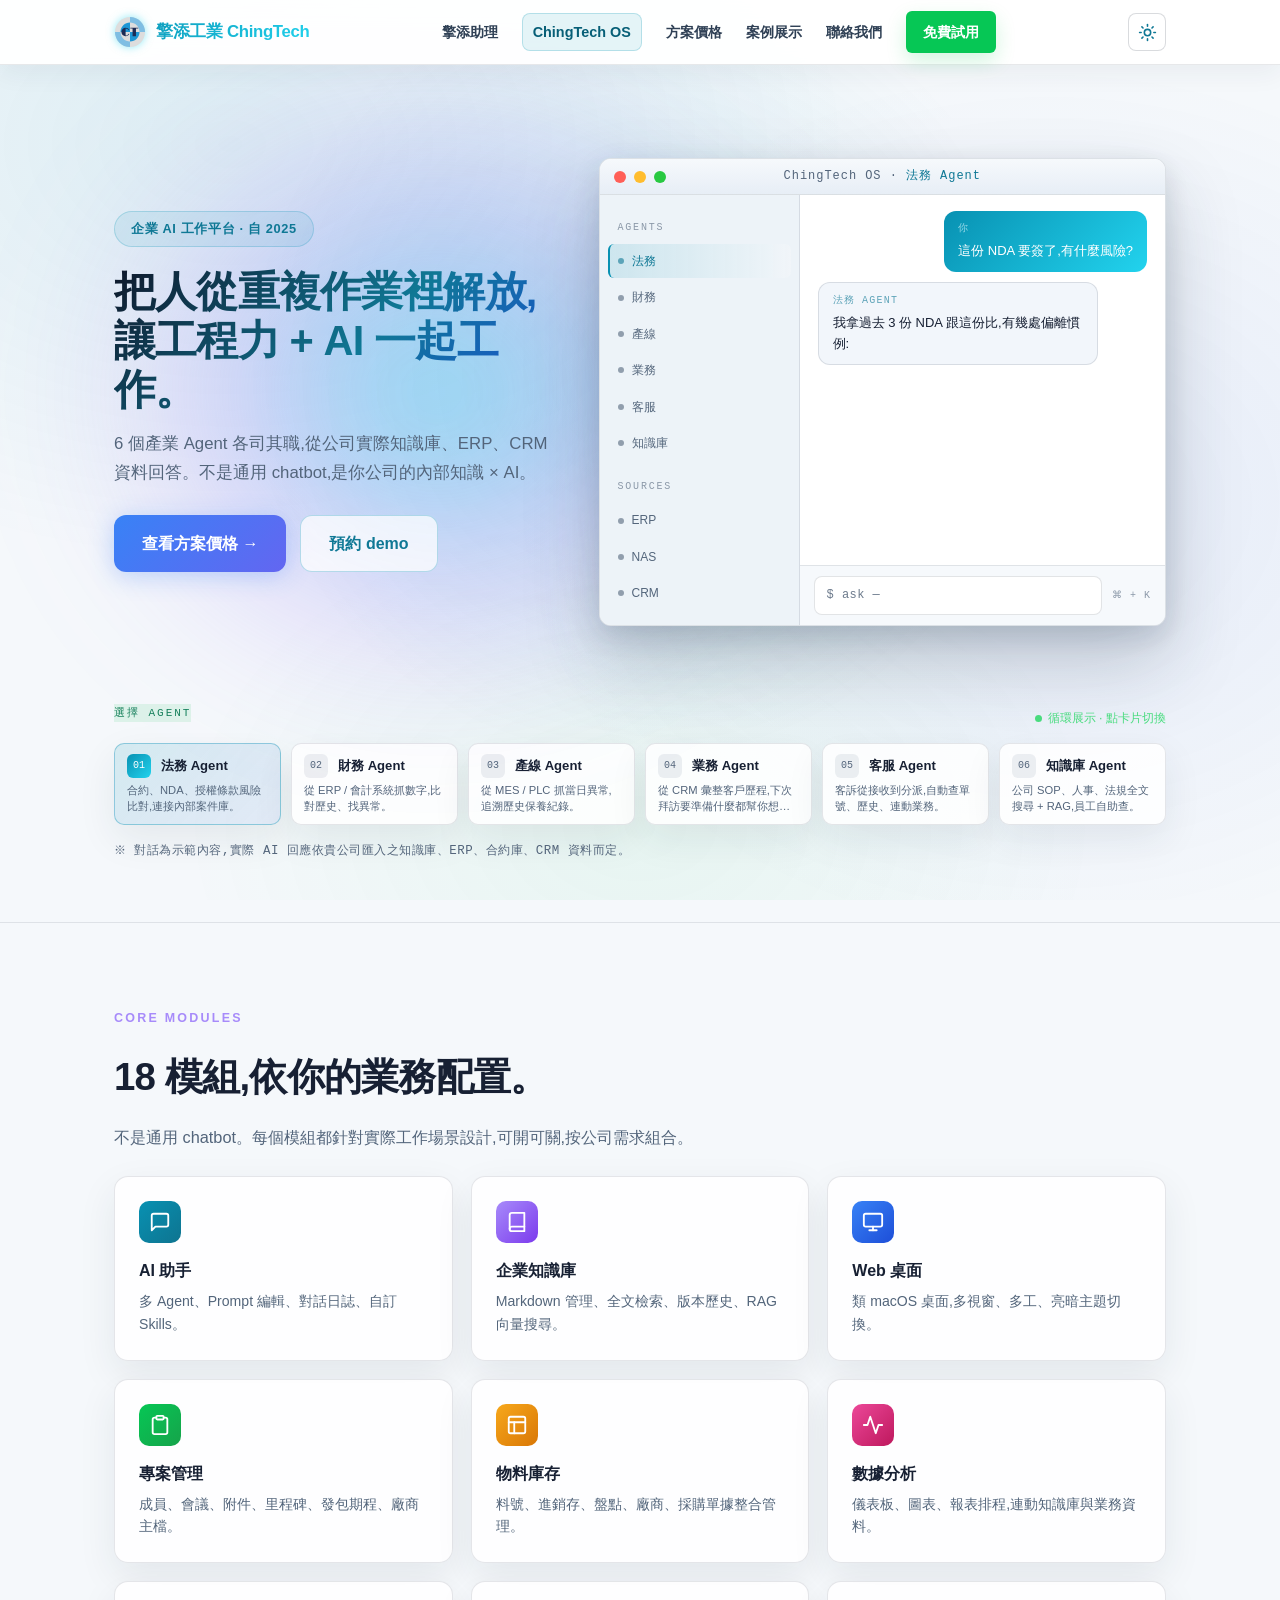
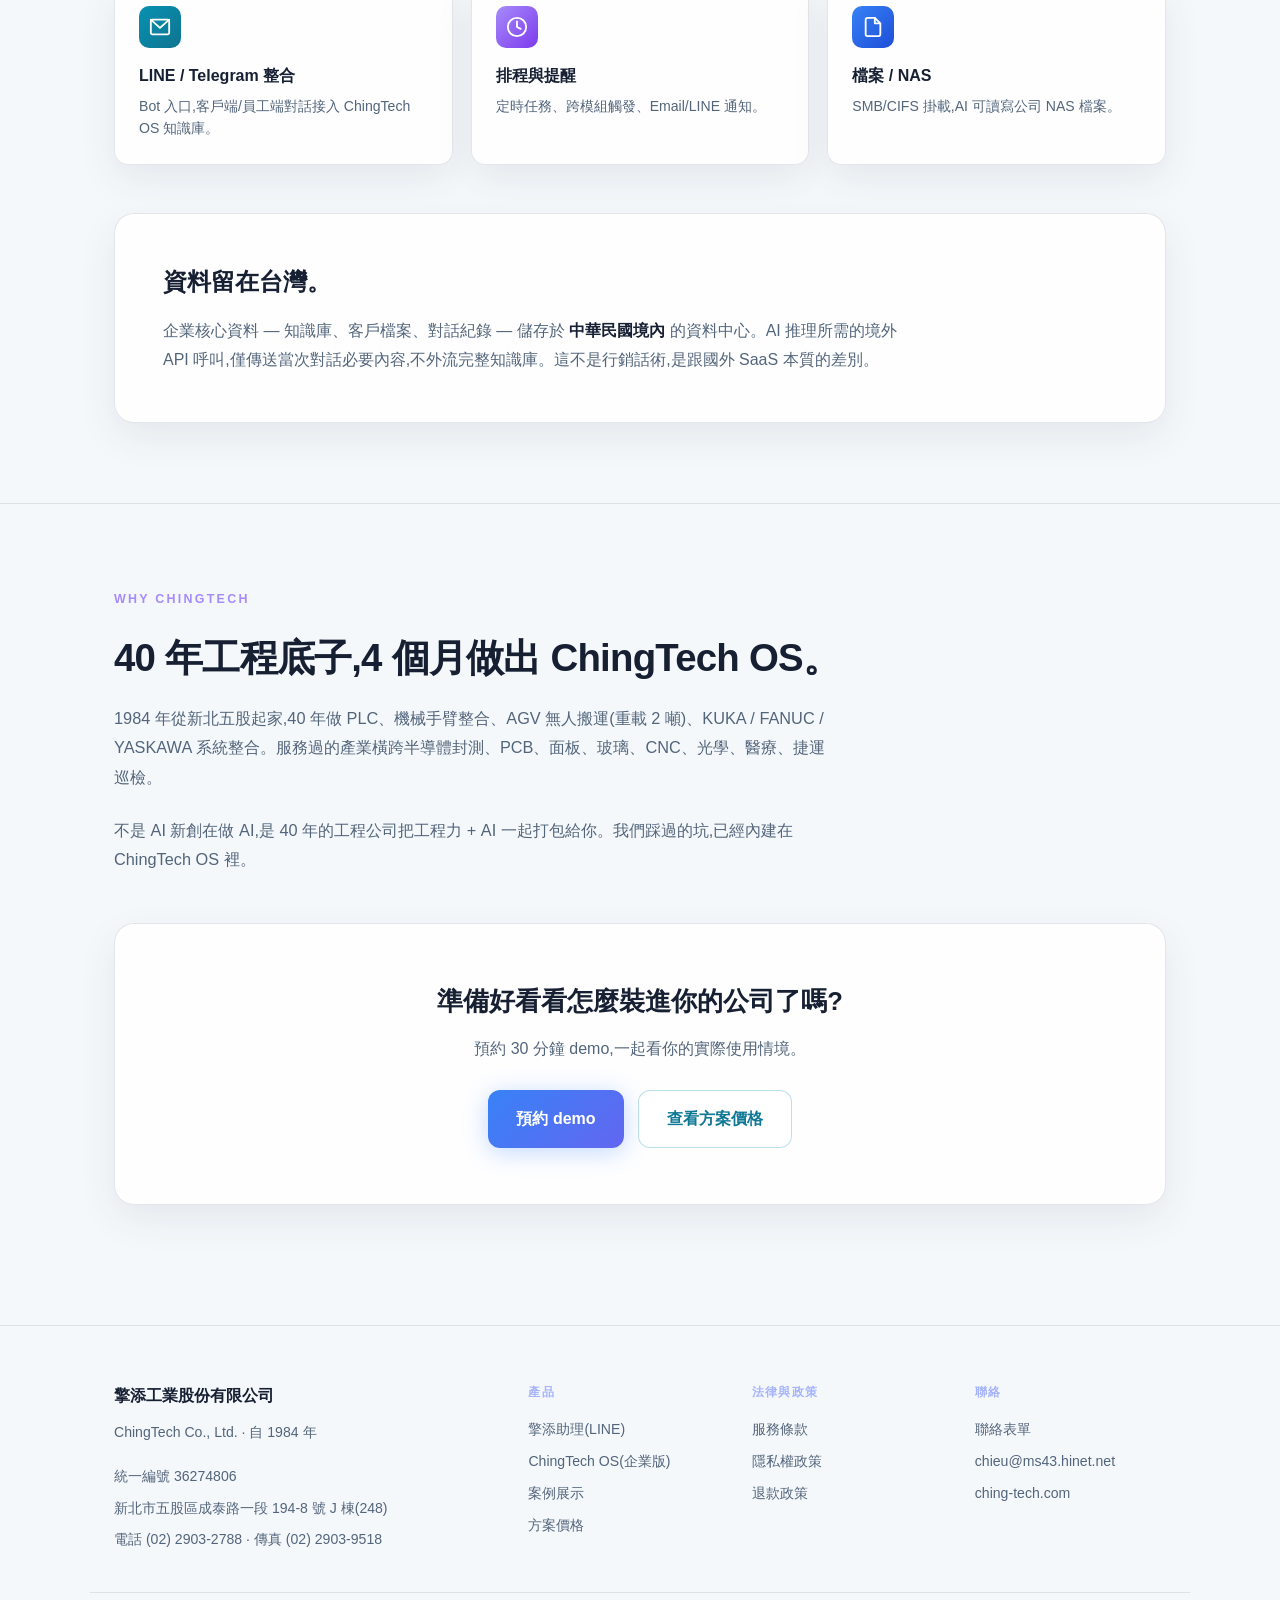
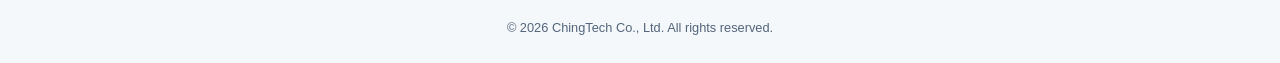
==== commit 8af0c211: "feat(seo): LocalBusiness/SoftwareApplication JSON-LD + llms.txt (SEO/AEO) - index: Organization → Lo" ====
--- a/ching-tech-os.html
+++ b/ching-tech-os.html
@@ -645,6 +645,18 @@
   </style>
   <script src="site-theme.js"></script>
   <link rel="stylesheet" href="site-theme.css">
+  <script type="application/ld+json">
+  {
+    "@context": "https://schema.org",
+    "@type": "SoftwareApplication",
+    "name": "ChingTech OS (CTOS)",
+    "applicationCategory": "BusinessApplication",
+    "operatingSystem": "Web",
+    "url": "https://ching-tech.github.io/ching-tech-os.html",
+    "description": "擎添工業推出的企業 AI 工作平台，18 模組 + 知識庫 + Agent + LINE Bot 串成一整套工作環境。",
+    "publisher": {"@type":"Organization","@id":"https://ching-tech.com/#org","name":"擎添工業","url":"https://ching-tech.com/"}
+  }
+  </script>
 </head>
 <body>
 
